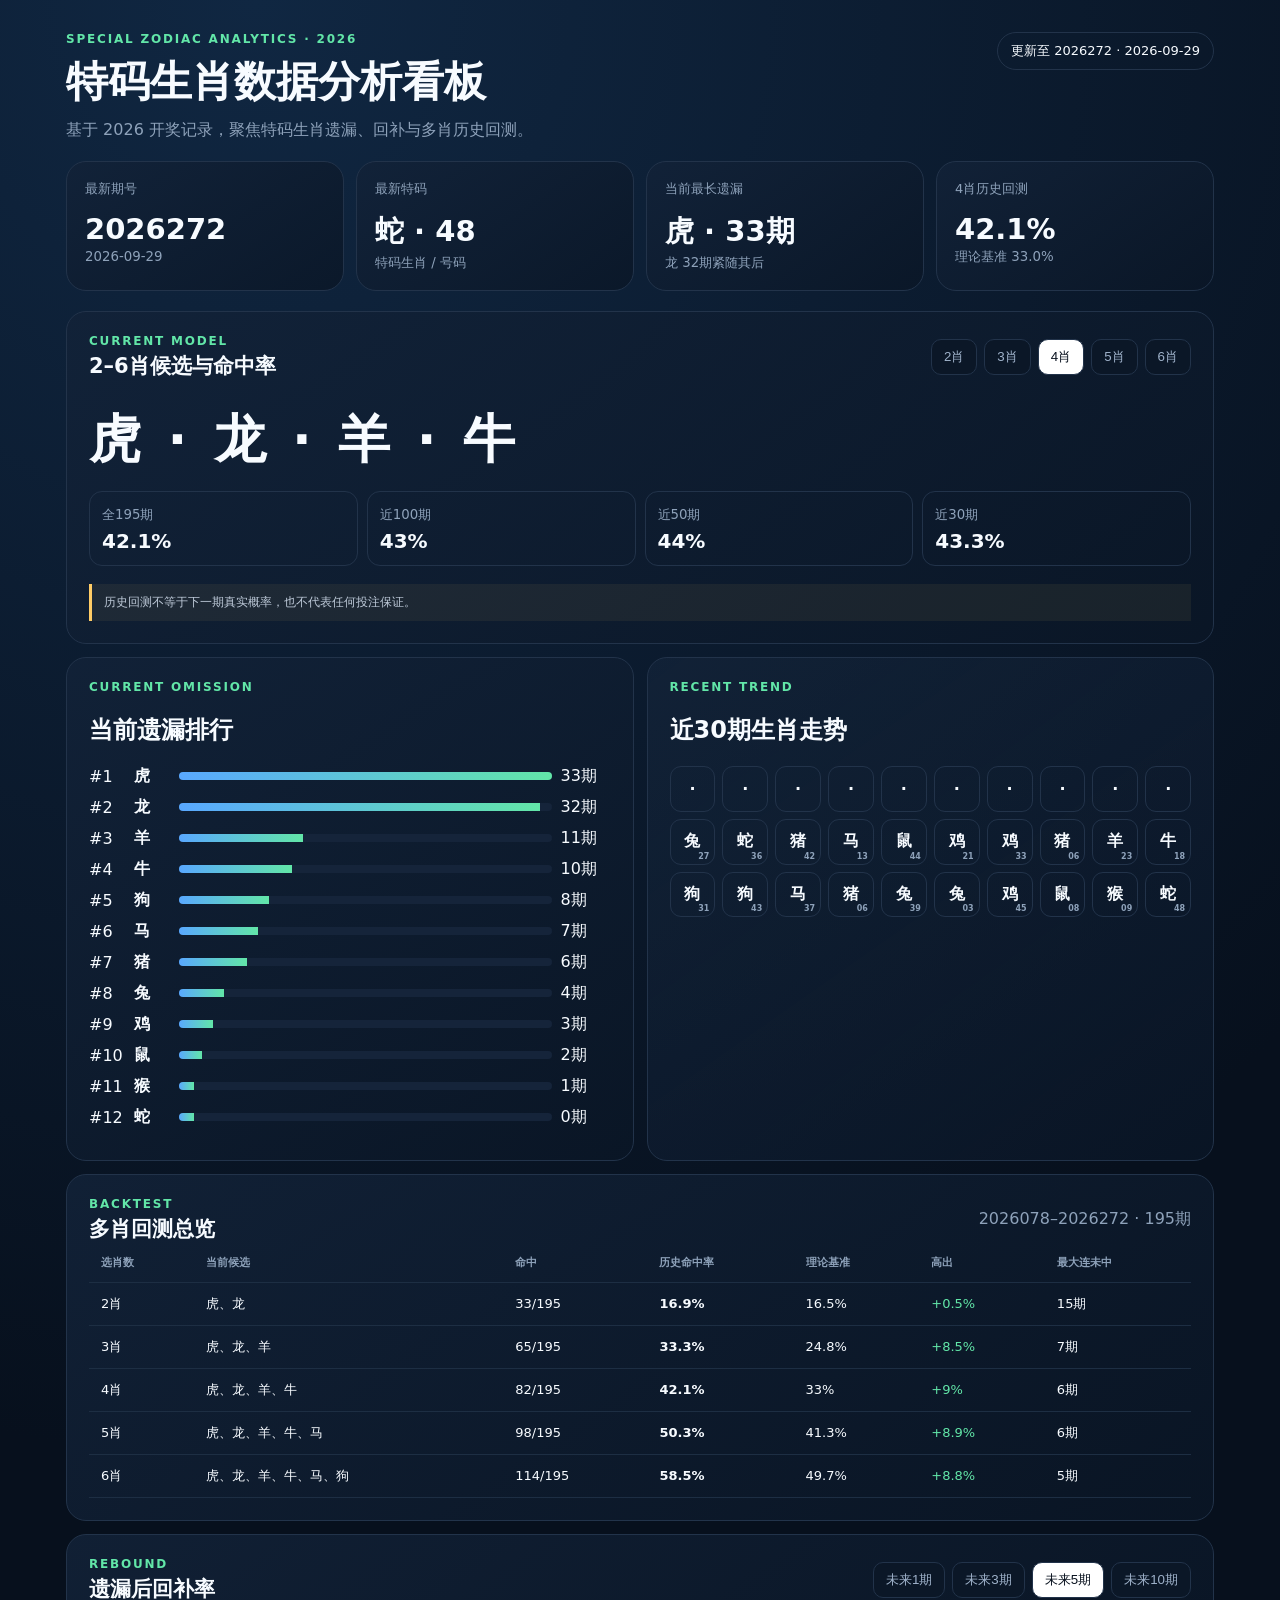
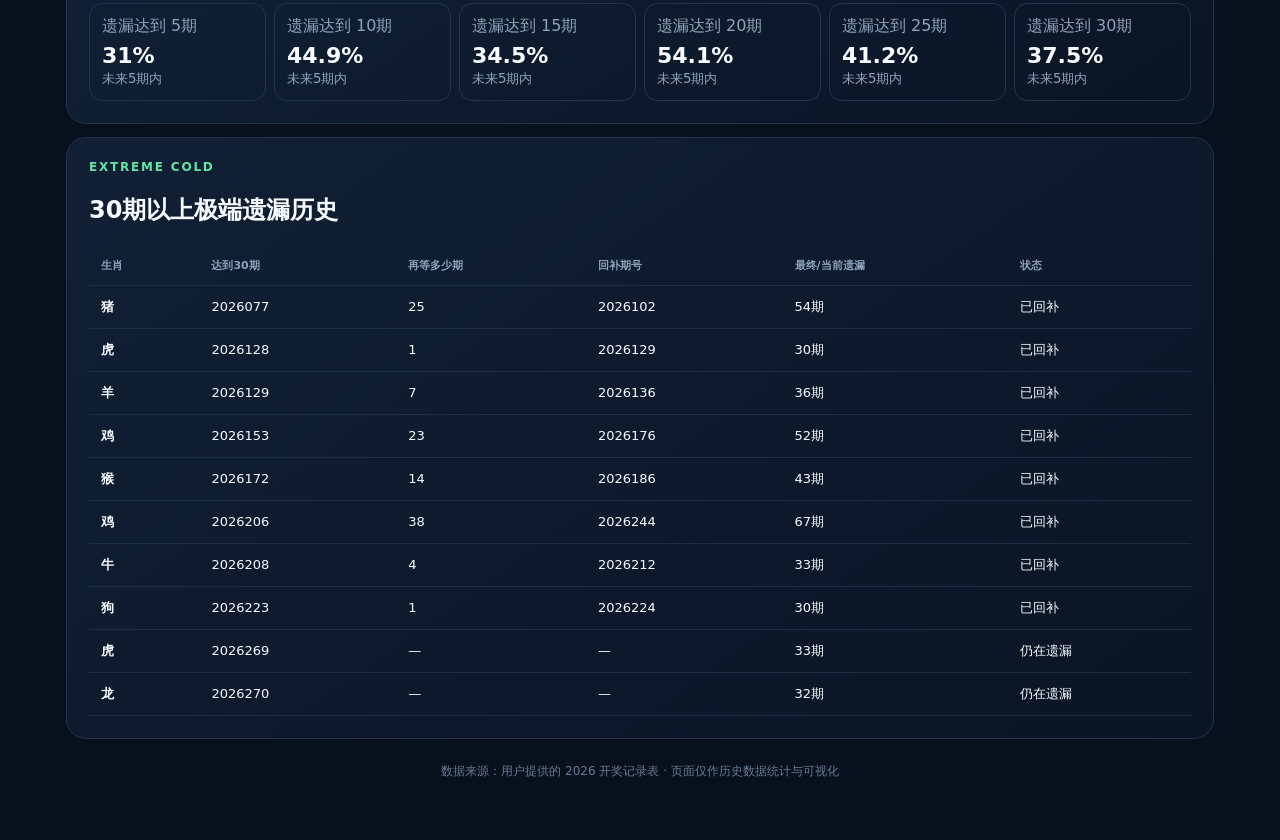
==== zodiac-analysis/index.html @ 77663b53 "Add zodiac special-number analytics dashboard" ====
<!doctype html><html lang="zh-CN"><head><meta charset="utf-8"><meta name="viewport" content="width=device-width,initial-scale=1"><title>特码生肖数据分析看板</title><style>:root{--bg:#07101d;--p:#0e1b2e;--line:#22334a;--text:#f7fbff;--muted:#8ea2ba;--g:#62e6a8;--b:#59a8ff;--y:#ffcc66}*{box-sizing:border-box}body{margin:0;background:radial-gradient(circle at 20% 0,#102742 0,#07101d 55%);color:var(--text);font-family:system-ui,-apple-system,"Microsoft YaHei",sans-serif}.wrap{max-width:1180px;margin:auto;padding:32px 16px 60px}.hero{display:flex;justify-content:space-between;gap:20px;align-items:flex-start}.ey{color:var(--g);font-size:12px;letter-spacing:.15em;font-weight:800}h1{font-size:42px;margin:8px 0 10px}.sub,.muted{color:var(--muted)}.pill{border:1px solid var(--line);padding:9px 13px;border-radius:999px;font-size:13px}.grid4{display:grid;grid-template-columns:repeat(4,1fr);gap:12px;margin:20px 0}.card,.panel{background:linear-gradient(145deg,#122238dd,#0a1626cc);border:1px solid var(--line);border-radius:20px}.card{padding:18px}.card span{display:block;color:var(--muted);font-size:13px}.card b{display:block;font-size:29px;margin-top:14px}.panel{padding:22px;margin-top:13px}.head{display:flex;justify-content:space-between;gap:12px;align-items:center}.head h2{margin:4px 0 0;font-size:21px}.tabs{display:flex;gap:7px;flex-wrap:wrap}.tabs button{border:1px solid var(--line);background:#0b1727;color:#9fb2ca;border-radius:10px;padding:8px 12px;cursor:pointer}.tabs button.on{background:white;color:#07101d}.candidate{font-size:52px;font-weight:900;letter-spacing:.08em;margin:25px 0 16px}.metrics{display:grid;grid-template-columns:repeat(4,1fr);gap:9px}.m{border:1px solid var(--line);border-radius:13px;padding:12px}.m small{color:var(--muted)}.m b{display:block;margin-top:5px;font-size:20px}.barrow{display:grid;grid-template-columns:36px 36px 1fr 50px;gap:9px;align-items:center;margin:10px 0}.bar{height:8px;background:#15243a;border-radius:99px;overflow:hidden}.bar i{display:block;height:100%;background:linear-gradient(90deg,var(--b),var(--g))}table{width:100%;border-collapse:collapse;min-width:720px}th,td{padding:12px;border-bottom:1px solid #1d2e43;text-align:left;font-size:13px}th{color:var(--muted);font-size:11px}.scroll{overflow:auto}.two{display:grid;grid-template-columns:1fr 1fr;gap:13px}.trend{display:grid;grid-template-columns:repeat(10,1fr);gap:7px}.z{border:1px solid var(--line);border-radius:11px;aspect-ratio:1;display:grid;place-items:center;font-weight:800;position:relative}.z small{position:absolute;right:5px;bottom:3px;color:var(--muted);font-size:8px}.warn{margin-top:18px;border-left:3px solid var(--y);padding:10px 12px;background:#ffcc6610;color:#bdc9d8;font-size:12px}.recovery{display:grid;grid-template-columns:repeat(6,1fr);gap:8px}.rc{border:1px solid var(--line);border-radius:13px;padding:12px}.rc b{display:block;font-size:22px;margin-top:6px}.pos{color:var(--g)}footer{text-align:center;color:#667b94;font-size:12px;margin-top:24px}@media(max-width:850px){.grid4{grid-template-columns:repeat(2,1fr)}.two{grid-template-columns:1fr}.metrics{grid-template-columns:repeat(2,1fr)}.recovery{grid-template-columns:repeat(3,1fr)}.hero{flex-direction:column}.trend{grid-template-columns:repeat(6,1fr)}}@media(max-width:520px){h1{font-size:34px}.candidate{font-size:38px}.recovery{grid-template-columns:repeat(2,1fr)}}</style></head><body><div class="wrap"><div class="hero"><div><div class="ey">SPECIAL ZODIAC ANALYTICS · 2026</div><h1>特码生肖数据分析看板</h1><div class="sub">基于 2026 开奖记录，聚焦特码生肖遗漏、回补与多肖历史回测。</div></div><div class="pill">更新至 2026272 · 2026-09-29</div></div><div class="grid4"><div class="card"><span>最新期号</span><b>2026272</b><small class="muted">2026-09-29</small></div><div class="card"><span>最新特码</span><b>蛇 · 48</b><small class="muted">特码生肖 / 号码</small></div><div class="card"><span>当前最长遗漏</span><b>虎 · 33期</b><small class="muted">龙 32期紧随其后</small></div><div class="card"><span>4肖历史回测</span><b>42.1%</b><small class="muted">理论基准 33.0%</small></div></div><section class="panel"><div class="head"><div><div class="ey">CURRENT MODEL</div><h2>2–6肖候选与命中率</h2></div><div class="tabs" id="tabs"></div></div><div class="candidate" id="cand"></div><div class="metrics"><div class="m"><small>全195期</small><b id="f"></b></div><div class="m"><small>近100期</small><b id="r100"></b></div><div class="m"><small>近50期</small><b id="r50"></b></div><div class="m"><small>近30期</small><b id="r30"></b></div></div><div class="warn">历史回测不等于下一期真实概率，也不代表任何投注保证。</div></section><div class="two"><section class="panel"><div class="ey">CURRENT OMISSION</div><h2>当前遗漏排行</h2><div id="om"></div></section><section class="panel"><div class="ey">RECENT TREND</div><h2>近30期生肖走势</h2><div class="trend" id="trend"></div></section></div><section class="panel"><div class="head"><div><div class="ey">BACKTEST</div><h2>多肖回测总览</h2></div><span class="muted">2026078–2026272 · 195期</span></div><div class="scroll"><table><thead><tr><th>选肖数</th><th>当前候选</th><th>命中</th><th>历史命中率</th><th>理论基准</th><th>高出</th><th>最大连未中</th></tr></thead><tbody id="bt"></tbody></table></div></section><section class="panel"><div class="head"><div><div class="ey">REBOUND</div><h2>遗漏后回补率</h2></div><div class="tabs" id="wins"></div></div><div class="recovery" id="rec"></div></section><section class="panel"><div class="ey">EXTREME COLD</div><h2>30期以上极端遗漏历史</h2><div class="scroll"><table><thead><tr><th>生肖</th><th>达到30期</th><th>再等多少期</th><th>回补期号</th><th>最终/当前遗漏</th><th>状态</th></tr></thead><tbody id="ext"></tbody></table></div></section><footer>数据来源：用户提供的 2026 开奖记录表 · 页面仅作历史数据统计与可视化</footer></div><script>const B=[{n:2,c:'虎、龙',h:'33/195',f:16.9,b:16.5,e:0.5,m:15,r100:16,r50:20,r30:16.7},{n:3,c:'虎、龙、羊',h:'65/195',f:33.3,b:24.8,e:8.5,m:7,r100:36,r50:40,r30:40},{n:4,c:'虎、龙、羊、牛',h:'82/195',f:42.1,b:33.0,e:9.0,m:6,r100:43,r50:44,r30:43.3},{n:5,c:'虎、龙、羊、牛、马',h:'98/195',f:50.3,b:41.3,e:8.9,m:6,r100:52,r50:52,r30:53.3},{n:6,c:'虎、龙、羊、牛、马、狗',h:'114/195',f:58.5,b:49.7,e:8.8,m:5,r100:61,r50:60,r30:56.7}];const O=[['虎',33],['龙',32],['羊',11],['牛',10],['狗',8],['马',7],['猪',6],['兔',4],['鸡',3],['鼠',2],['猴',1],['蛇',0]];const T=[['兔','27'],['蛇','36'],['猪','42'],['马','13'],['鼠','44'],['鸡','21'],['鸡','33'],['猪','06'],['羊','23'],['牛','18'],['狗','31'],['狗','43'],['马','37'],['猪','06'],['兔','39'],['兔','03'],['鸡','45'],['鼠','08'],['猴','09'],['蛇','48']];while(T.length<30)T.unshift(['·','']);const R={1:[[5,8.1],[10,11.1],[15,8.5],[20,18.4],[25,5.9],[30,20.0]],3:[[5,20.1],[10,31.8],[15,25.4],[20,39.5],[25,29.4],[30,22.2]],5:[[5,31.0],[10,44.9],[15,34.5],[20,54.1],[25,41.2],[30,37.5]],10:[[5,61.7],[10,63.5],[15,70.2],[20,73.0],[25,66.7],[30,50.0]]};const E=[['猪','2026077',25,'2026102',54,'已回补'],['虎','2026128',1,'2026129',30,'已回补'],['羊','2026129',7,'2026136',36,'已回补'],['鸡','2026153',23,'2026176',52,'已回补'],['猴','2026172',14,'2026186',43,'已回补'],['鸡','2026206',38,'2026244',67,'已回补'],['牛','2026208',4,'2026212',33,'已回补'],['狗','2026223',1,'2026224',30,'已回补'],['虎','2026269','—','—',33,'仍在遗漏'],['龙','2026270','—','—',32,'仍在遗漏']];const tabs=document.querySelector('#tabs');function show(x){cand.textContent=x.c.replaceAll('、',' · ');f.textContent=x.f+'%';r100.textContent=x.r100+'%';r50.textContent=x.r50+'%';r30.textContent=x.r30+'%'}B.forEach(x=>{let b=document.createElement('button');b.textContent=x.n+'肖';if(x.n==4)b.className='on';b.onclick=()=>{[...tabs.children].forEach(q=>q.className='');b.className='on';show(x)};tabs.appendChild(b)});show(B[2]);om.innerHTML=O.map((x,i)=>`<div class="barrow"><span>#${i+1}</span><b>${x[0]}</b><span class="bar"><i style="width:${Math.max(4,x[1]/33*100)}%"></i></span><span>${x[1]}期</span></div>`).join('');trend.innerHTML=T.map(x=>`<div class="z">${x[0]}<small>${x[1]}</small></div>`).join('');bt.innerHTML=B.map(x=>`<tr><td>${x.n}肖</td><td>${x.c}</td><td>${x.h}</td><td><b>${x.f}%</b></td><td>${x.b}%</td><td class="pos">+${x.e}%</td><td>${x.m}期</td></tr>`).join('');const wins=document.querySelector('#wins');function rr(k){rec.innerHTML=R[k].map(x=>`<div class="rc"><span class="muted">遗漏达到 ${x[0]}期</span><b>${x[1]}%</b><small class="muted">未来${k}期内</small></div>`).join('')}[1,3,5,10].forEach(k=>{let b=document.createElement('button');b.textContent='未来'+k+'期';if(k==5)b.className='on';b.onclick=()=>{[...wins.children].forEach(q=>q.className='');b.className='on';rr(k)};wins.appendChild(b)});rr(5);ext.innerHTML=E.map(x=>`<tr><td><b>${x[0]}</b></td><td>${x[1]}</td><td>${x[2]}</td><td>${x[3]}</td><td>${x[4]}期</td><td>${x[5]}</td></tr>`).join('');</script></body></html>
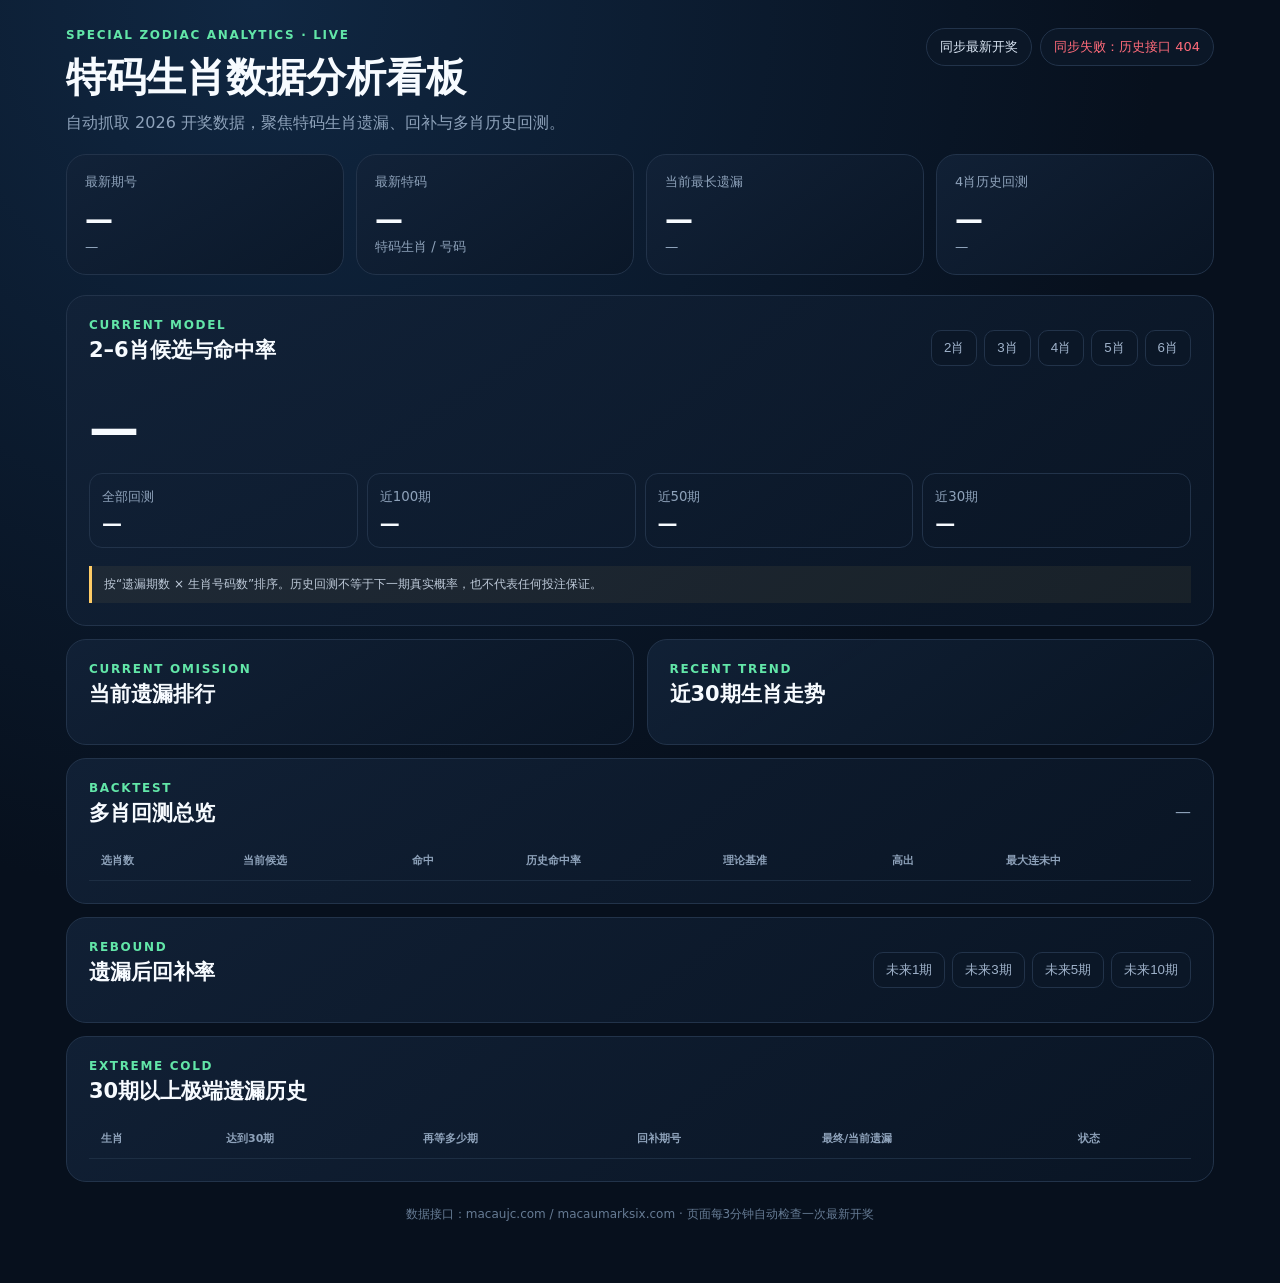
==== commit a54d325e: "Enable automatic lottery result sync for zodiac dashboard" ====
--- a/zodiac-analysis/index.html
+++ b/zodiac-analysis/index.html
@@ -1 +1,19 @@
-<!doctype html><html lang="zh-CN"><head><meta charset="utf-8"><meta name="viewport" content="width=device-width,initial-scale=1"><title>特码生肖数据分析看板</title><style>:root{--bg:#07101d;--p:#0e1b2e;--line:#22334a;--text:#f7fbff;--muted:#8ea2ba;--g:#62e6a8;--b:#59a8ff;--y:#ffcc66}*{box-sizing:border-box}body{margin:0;background:radial-gradient(circle at 20% 0,#102742 0,#07101d 55%);color:var(--text);font-family:system-ui,-apple-system,"Microsoft YaHei",sans-serif}.wrap{max-width:1180px;margin:auto;padding:32px 16px 60px}.hero{display:flex;justify-content:space-between;gap:20px;align-items:flex-start}.ey{color:var(--g);font-size:12px;letter-spacing:.15em;font-weight:800}h1{font-size:42px;margin:8px 0 10px}.sub,.muted{color:var(--muted)}.pill{border:1px solid var(--line);padding:9px 13px;border-radius:999px;font-size:13px}.grid4{display:grid;grid-template-columns:repeat(4,1fr);gap:12px;margin:20px 0}.card,.panel{background:linear-gradient(145deg,#122238dd,#0a1626cc);border:1px solid var(--line);border-radius:20px}.card{padding:18px}.card span{display:block;color:var(--muted);font-size:13px}.card b{display:block;font-size:29px;margin-top:14px}.panel{padding:22px;margin-top:13px}.head{display:flex;justify-content:space-between;gap:12px;align-items:center}.head h2{margin:4px 0 0;font-size:21px}.tabs{display:flex;gap:7px;flex-wrap:wrap}.tabs button{border:1px solid var(--line);background:#0b1727;color:#9fb2ca;border-radius:10px;padding:8px 12px;cursor:pointer}.tabs button.on{background:white;color:#07101d}.candidate{font-size:52px;font-weight:900;letter-spacing:.08em;margin:25px 0 16px}.metrics{display:grid;grid-template-columns:repeat(4,1fr);gap:9px}.m{border:1px solid var(--line);border-radius:13px;padding:12px}.m small{color:var(--muted)}.m b{display:block;margin-top:5px;font-size:20px}.barrow{display:grid;grid-template-columns:36px 36px 1fr 50px;gap:9px;align-items:center;margin:10px 0}.bar{height:8px;background:#15243a;border-radius:99px;overflow:hidden}.bar i{display:block;height:100%;background:linear-gradient(90deg,var(--b),var(--g))}table{width:100%;border-collapse:collapse;min-width:720px}th,td{padding:12px;border-bottom:1px solid #1d2e43;text-align:left;font-size:13px}th{color:var(--muted);font-size:11px}.scroll{overflow:auto}.two{display:grid;grid-template-columns:1fr 1fr;gap:13px}.trend{display:grid;grid-template-columns:repeat(10,1fr);gap:7px}.z{border:1px solid var(--line);border-radius:11px;aspect-ratio:1;display:grid;place-items:center;font-weight:800;position:relative}.z small{position:absolute;right:5px;bottom:3px;color:var(--muted);font-size:8px}.warn{margin-top:18px;border-left:3px solid var(--y);padding:10px 12px;background:#ffcc6610;color:#bdc9d8;font-size:12px}.recovery{display:grid;grid-template-columns:repeat(6,1fr);gap:8px}.rc{border:1px solid var(--line);border-radius:13px;padding:12px}.rc b{display:block;font-size:22px;margin-top:6px}.pos{color:var(--g)}footer{text-align:center;color:#667b94;font-size:12px;margin-top:24px}@media(max-width:850px){.grid4{grid-template-columns:repeat(2,1fr)}.two{grid-template-columns:1fr}.metrics{grid-template-columns:repeat(2,1fr)}.recovery{grid-template-columns:repeat(3,1fr)}.hero{flex-direction:column}.trend{grid-template-columns:repeat(6,1fr)}}@media(max-width:520px){h1{font-size:34px}.candidate{font-size:38px}.recovery{grid-template-columns:repeat(2,1fr)}}</style></head><body><div class="wrap"><div class="hero"><div><div class="ey">SPECIAL ZODIAC ANALYTICS · 2026</div><h1>特码生肖数据分析看板</h1><div class="sub">基于 2026 开奖记录，聚焦特码生肖遗漏、回补与多肖历史回测。</div></div><div class="pill">更新至 2026272 · 2026-09-29</div></div><div class="grid4"><div class="card"><span>最新期号</span><b>2026272</b><small class="muted">2026-09-29</small></div><div class="card"><span>最新特码</span><b>蛇 · 48</b><small class="muted">特码生肖 / 号码</small></div><div class="card"><span>当前最长遗漏</span><b>虎 · 33期</b><small class="muted">龙 32期紧随其后</small></div><div class="card"><span>4肖历史回测</span><b>42.1%</b><small class="muted">理论基准 33.0%</small></div></div><section class="panel"><div class="head"><div><div class="ey">CURRENT MODEL</div><h2>2–6肖候选与命中率</h2></div><div class="tabs" id="tabs"></div></div><div class="candidate" id="cand"></div><div class="metrics"><div class="m"><small>全195期</small><b id="f"></b></div><div class="m"><small>近100期</small><b id="r100"></b></div><div class="m"><small>近50期</small><b id="r50"></b></div><div class="m"><small>近30期</small><b id="r30"></b></div></div><div class="warn">历史回测不等于下一期真实概率，也不代表任何投注保证。</div></section><div class="two"><section class="panel"><div class="ey">CURRENT OMISSION</div><h2>当前遗漏排行</h2><div id="om"></div></section><section class="panel"><div class="ey">RECENT TREND</div><h2>近30期生肖走势</h2><div class="trend" id="trend"></div></section></div><section class="panel"><div class="head"><div><div class="ey">BACKTEST</div><h2>多肖回测总览</h2></div><span class="muted">2026078–2026272 · 195期</span></div><div class="scroll"><table><thead><tr><th>选肖数</th><th>当前候选</th><th>命中</th><th>历史命中率</th><th>理论基准</th><th>高出</th><th>最大连未中</th></tr></thead><tbody id="bt"></tbody></table></div></section><section class="panel"><div class="head"><div><div class="ey">REBOUND</div><h2>遗漏后回补率</h2></div><div class="tabs" id="wins"></div></div><div class="recovery" id="rec"></div></section><section class="panel"><div class="ey">EXTREME COLD</div><h2>30期以上极端遗漏历史</h2><div class="scroll"><table><thead><tr><th>生肖</th><th>达到30期</th><th>再等多少期</th><th>回补期号</th><th>最终/当前遗漏</th><th>状态</th></tr></thead><tbody id="ext"></tbody></table></div></section><footer>数据来源：用户提供的 2026 开奖记录表 · 页面仅作历史数据统计与可视化</footer></div><script>const B=[{n:2,c:'虎、龙',h:'33/195',f:16.9,b:16.5,e:0.5,m:15,r100:16,r50:20,r30:16.7},{n:3,c:'虎、龙、羊',h:'65/195',f:33.3,b:24.8,e:8.5,m:7,r100:36,r50:40,r30:40},{n:4,c:'虎、龙、羊、牛',h:'82/195',f:42.1,b:33.0,e:9.0,m:6,r100:43,r50:44,r30:43.3},{n:5,c:'虎、龙、羊、牛、马',h:'98/195',f:50.3,b:41.3,e:8.9,m:6,r100:52,r50:52,r30:53.3},{n:6,c:'虎、龙、羊、牛、马、狗',h:'114/195',f:58.5,b:49.7,e:8.8,m:5,r100:61,r50:60,r30:56.7}];const O=[['虎',33],['龙',32],['羊',11],['牛',10],['狗',8],['马',7],['猪',6],['兔',4],['鸡',3],['鼠',2],['猴',1],['蛇',0]];const T=[['兔','27'],['蛇','36'],['猪','42'],['马','13'],['鼠','44'],['鸡','21'],['鸡','33'],['猪','06'],['羊','23'],['牛','18'],['狗','31'],['狗','43'],['马','37'],['猪','06'],['兔','39'],['兔','03'],['鸡','45'],['鼠','08'],['猴','09'],['蛇','48']];while(T.length<30)T.unshift(['·','']);const R={1:[[5,8.1],[10,11.1],[15,8.5],[20,18.4],[25,5.9],[30,20.0]],3:[[5,20.1],[10,31.8],[15,25.4],[20,39.5],[25,29.4],[30,22.2]],5:[[5,31.0],[10,44.9],[15,34.5],[20,54.1],[25,41.2],[30,37.5]],10:[[5,61.7],[10,63.5],[15,70.2],[20,73.0],[25,66.7],[30,50.0]]};const E=[['猪','2026077',25,'2026102',54,'已回补'],['虎','2026128',1,'2026129',30,'已回补'],['羊','2026129',7,'2026136',36,'已回补'],['鸡','2026153',23,'2026176',52,'已回补'],['猴','2026172',14,'2026186',43,'已回补'],['鸡','2026206',38,'2026244',67,'已回补'],['牛','2026208',4,'2026212',33,'已回补'],['狗','2026223',1,'2026224',30,'已回补'],['虎','2026269','—','—',33,'仍在遗漏'],['龙','2026270','—','—',32,'仍在遗漏']];const tabs=document.querySelector('#tabs');function show(x){cand.textContent=x.c.replaceAll('、',' · ');f.textContent=x.f+'%';r100.textContent=x.r100+'%';r50.textContent=x.r50+'%';r30.textContent=x.r30+'%'}B.forEach(x=>{let b=document.createElement('button');b.textContent=x.n+'肖';if(x.n==4)b.className='on';b.onclick=()=>{[...tabs.children].forEach(q=>q.className='');b.className='on';show(x)};tabs.appendChild(b)});show(B[2]);om.innerHTML=O.map((x,i)=>`<div class="barrow"><span>#${i+1}</span><b>${x[0]}</b><span class="bar"><i style="width:${Math.max(4,x[1]/33*100)}%"></i></span><span>${x[1]}期</span></div>`).join('');trend.innerHTML=T.map(x=>`<div class="z">${x[0]}<small>${x[1]}</small></div>`).join('');bt.innerHTML=B.map(x=>`<tr><td>${x.n}肖</td><td>${x.c}</td><td>${x.h}</td><td><b>${x.f}%</b></td><td>${x.b}%</td><td class="pos">+${x.e}%</td><td>${x.m}期</td></tr>`).join('');const wins=document.querySelector('#wins');function rr(k){rec.innerHTML=R[k].map(x=>`<div class="rc"><span class="muted">遗漏达到 ${x[0]}期</span><b>${x[1]}%</b><small class="muted">未来${k}期内</small></div>`).join('')}[1,3,5,10].forEach(k=>{let b=document.createElement('button');b.textContent='未来'+k+'期';if(k==5)b.className='on';b.onclick=()=>{[...wins.children].forEach(q=>q.className='');b.className='on';rr(k)};wins.appendChild(b)});rr(5);ext.innerHTML=E.map(x=>`<tr><td><b>${x[0]}</b></td><td>${x[1]}</td><td>${x[2]}</td><td>${x[3]}</td><td>${x[4]}期</td><td>${x[5]}</td></tr>`).join('');</script></body></html>+<!doctype html><html lang="zh-CN"><head><meta charset="utf-8"><meta name="viewport" content="width=device-width,initial-scale=1"><meta name="robots" content="noindex,nofollow"><title>特码生肖数据分析看板</title><style>:root{--bg:#07101d;--p:#0e1b2e;--line:#22334a;--text:#f7fbff;--muted:#8ea2ba;--g:#62e6a8;--b:#59a8ff;--y:#ffcc66;--r:#ff6b7a}*{box-sizing:border-box}body{margin:0;background:radial-gradient(circle at 20% 0,#102742 0,#07101d 55%);color:var(--text);font-family:system-ui,-apple-system,"Microsoft YaHei",sans-serif}.wrap{max-width:1180px;margin:auto;padding:28px 16px 60px}.hero{display:flex;justify-content:space-between;gap:20px;align-items:flex-start}.ey{color:var(--g);font-size:12px;letter-spacing:.14em;font-weight:800}h1{font-size:40px;margin:8px 0 8px}h2{font-size:21px;margin:4px 0 14px}.sub,.muted{color:var(--muted)}.actions{display:flex;gap:8px;align-items:center;flex-wrap:wrap;justify-content:flex-end}.pill,.btn{border:1px solid var(--line);padding:9px 13px;border-radius:999px;font-size:13px;background:#0b1727;color:#dce7f5}.btn{cursor:pointer}.btn:hover{border-color:#4e719b}.btn:disabled{opacity:.55;cursor:wait}.ok{color:var(--g)}.bad{color:var(--r)}.grid4{display:grid;grid-template-columns:repeat(4,1fr);gap:12px;margin:20px 0}.card,.panel{background:linear-gradient(145deg,#122238dd,#0a1626cc);border:1px solid var(--line);border-radius:20px}.card{padding:18px}.card span{display:block;color:var(--muted);font-size:13px}.card b{display:block;font-size:28px;margin-top:12px}.panel{padding:22px;margin-top:13px}.head{display:flex;justify-content:space-between;gap:12px;align-items:center}.tabs{display:flex;gap:7px;flex-wrap:wrap}.tabs button{border:1px solid var(--line);background:#0b1727;color:#9fb2ca;border-radius:10px;padding:8px 12px;cursor:pointer}.tabs button.on{background:white;color:#07101d}.candidate{font-size:50px;font-weight:900;letter-spacing:.08em;margin:22px 0 15px}.metrics{display:grid;grid-template-columns:repeat(4,1fr);gap:9px}.m{border:1px solid var(--line);border-radius:13px;padding:12px}.m small{color:var(--muted)}.m b{display:block;margin-top:5px;font-size:20px}.barrow{display:grid;grid-template-columns:36px 36px 1fr 58px;gap:9px;align-items:center;margin:10px 0}.bar{height:8px;background:#15243a;border-radius:99px;overflow:hidden}.bar i{display:block;height:100%;background:linear-gradient(90deg,var(--b),var(--g))}table{width:100%;border-collapse:collapse;min-width:720px}th,td{padding:12px;border-bottom:1px solid #1d2e43;text-align:left;font-size:13px}th{color:var(--muted);font-size:11px}.scroll{overflow:auto}.two{display:grid;grid-template-columns:1fr 1fr;gap:13px}.trend{display:grid;grid-template-columns:repeat(10,1fr);gap:7px}.z{border:1px solid var(--line);border-radius:11px;aspect-ratio:1;display:grid;place-items:center;font-weight:800;position:relative}.z small{position:absolute;right:5px;bottom:3px;color:var(--muted);font-size:8px}.warn{margin-top:18px;border-left:3px solid var(--y);padding:10px 12px;background:#ffcc6610;color:#bdc9d8;font-size:12px}.recovery{display:grid;grid-template-columns:repeat(6,1fr);gap:8px}.rc{border:1px solid var(--line);border-radius:13px;padding:12px}.rc b{display:block;font-size:22px;margin-top:6px}.pos{color:var(--g)}footer{text-align:center;color:#667b94;font-size:12px;margin-top:24px}.loading{opacity:.55}@media(max-width:850px){.grid4{grid-template-columns:repeat(2,1fr)}.two{grid-template-columns:1fr}.metrics{grid-template-columns:repeat(2,1fr)}.recovery{grid-template-columns:repeat(3,1fr)}.hero{flex-direction:column}.actions{justify-content:flex-start}.trend{grid-template-columns:repeat(6,1fr)}}@media(max-width:520px){h1{font-size:32px}.candidate{font-size:36px}.recovery{grid-template-columns:repeat(2,1fr)}}</style></head><body><div class="wrap" id="app"><div class="hero"><div><div class="ey">SPECIAL ZODIAC ANALYTICS · LIVE</div><h1>特码生肖数据分析看板</h1><div class="sub">自动抓取 2026 开奖数据，聚焦特码生肖遗漏、回补与多肖历史回测。</div></div><div class="actions"><button class="btn" id="syncBtn">同步最新开奖</button><div class="pill" id="syncState">准备同步…</div></div></div><div class="grid4"><div class="card"><span>最新期号</span><b id="latestPeriod">—</b><small class="muted" id="latestDate">—</small></div><div class="card"><span>最新特码</span><b id="latestSpecial">—</b><small class="muted">特码生肖 / 号码</small></div><div class="card"><span>当前最长遗漏</span><b id="longest">—</b><small class="muted" id="secondLongest">—</small></div><div class="card"><span>4肖历史回测</span><b id="hero4">—</b><small class="muted" id="hero4base">—</small></div></div><section class="panel"><div class="head"><div><div class="ey">CURRENT MODEL</div><h2>2–6肖候选与命中率</h2></div><div class="tabs" id="tabs"></div></div><div class="candidate" id="cand">—</div><div class="metrics"><div class="m"><small>全部回测</small><b id="f">—</b></div><div class="m"><small>近100期</small><b id="r100">—</b></div><div class="m"><small>近50期</small><b id="r50">—</b></div><div class="m"><small>近30期</small><b id="r30">—</b></div></div><div class="warn">按“遗漏期数 × 生肖号码数”排序。历史回测不等于下一期真实概率，也不代表任何投注保证。</div></section><div class="two"><section class="panel"><div class="ey">CURRENT OMISSION</div><h2>当前遗漏排行</h2><div id="om"></div></section><section class="panel"><div class="ey">RECENT TREND</div><h2>近30期生肖走势</h2><div class="trend" id="trend"></div></section></div><section class="panel"><div class="head"><div><div class="ey">BACKTEST</div><h2>多肖回测总览</h2></div><span class="muted" id="btRange">—</span></div><div class="scroll"><table><thead><tr><th>选肖数</th><th>当前候选</th><th>命中</th><th>历史命中率</th><th>理论基准</th><th>高出</th><th>最大连未中</th></tr></thead><tbody id="bt"></tbody></table></div></section><section class="panel"><div class="head"><div><div class="ey">REBOUND</div><h2>遗漏后回补率</h2></div><div class="tabs" id="wins"></div></div><div class="recovery" id="rec"></div></section><section class="panel"><div class="ey">EXTREME COLD</div><h2>30期以上极端遗漏历史</h2><div class="scroll"><table><thead><tr><th>生肖</th><th>达到30期</th><th>再等多少期</th><th>回补期号</th><th>最终/当前遗漏</th><th>状态</th></tr></thead><tbody id="ext"></tbody></table></div></section><footer>数据接口：macaujc.com / macaumarksix.com · 页面每3分钟自动检查一次最新开奖</footer></div><script>
+const Z=['鼠','牛','虎','兔','龙','蛇','马','羊','猴','鸡','狗','猪'];
+const trad={鼠:'鼠',牛:'牛',虎:'虎',兔:'兔',龍:'龙',龙:'龙',蛇:'蛇',馬:'马',马:'马',羊:'羊',猴:'猴',雞:'鸡',鸡:'鸡',狗:'狗',豬:'猪',猪:'猪'};
+const count=z=>z==='马'?5:4;
+let D=[],B=[],selected=4,lastSync=0;
+const $=id=>document.getElementById(id),pct=x=>Number.isFinite(x)?(x*100).toFixed(1)+'%':'—';
+function normRow(x){const codes=String(x.openCode||'').split(',').map(s=>s.trim()).filter(Boolean);const zs=String(x.zodiac||'').split(',').map(s=>trad[s.trim()]||s.trim()).filter(Boolean);if(!/^2026\d{3}$/.test(String(x.expect||''))||codes.length!==7||zs.length!==7)return null;return{period:String(x.expect),time:String(x.openTime||''),num:codes[6],z:zs[6]}}
+function currentOmissions(draws,upto=draws.length){const o={};for(const z of Z){let j=upto-1;while(j>=0&&draws[j].z!==z)j--;o[z]=j<0?upto:(upto-1-j)}return o}
+function ranked(draws,upto=draws.length){const o=currentOmissions(draws,upto);return Z.map((z,i)=>({z,o:o[z],s:o[z]*count(z),i})).sort((a,b)=>b.s-a.s||b.o-a.o||a.i-b.i)}
+function maxMiss(arr){let m=0,c=0;for(const v of arr){if(v)c=0;else{c++;m=Math.max(m,c)}}return m}
+function calcBacktest(draws){const out=[];const start=draws.findIndex(d=>Number(d.period)>=2026078);if(start<1)return out;for(let n=2;n<=6;n++){const rows=[];for(let i=start;i<draws.length;i++){const picks=ranked(draws,i).slice(0,n).map(x=>x.z);const hit=picks.includes(draws[i].z);const base=picks.reduce((s,z)=>s+count(z),0)/49;rows.push({hit,base})}const hits=rows.reduce((s,r)=>s+(r.hit?1:0),0);const rate=rows.length?hits/rows.length:0;const base=rows.length?rows.reduce((s,r)=>s+r.base,0)/rows.length:0;const recent=k=>{const a=rows.slice(-k);return a.length?a.reduce((s,r)=>s+(r.hit?1:0),0)/a.length:0};out.push({n,picks:ranked(draws).slice(0,n).map(x=>x.z),hits,total:rows.length,rate,base,edge:rate-base,max:maxMiss(rows.map(r=>r.hit)),r100:recent(100),r50:recent(50),r30:recent(30)})}return out}
+function recovery(draws,k){const stable=draws.findIndex(d=>Number(d.period)>=2026048);const th=[5,10,15,20,25,30],res=[];for(const t of th){let events=0,hit=0;for(let i=Math.max(stable,0);i<draws.length-k;i++){const o=currentOmissions(draws,i+1);for(const z of Z)if(o[z]===t){events++;for(let j=i+1;j<=i+k;j++)if(draws[j].z===z){hit++;break}}}res.push([t,events?hit/events:NaN,hit,events])}return res}
+function extremes(draws){const stable=Math.max(0,draws.findIndex(d=>Number(d.period)>=2026048));const rows=[];for(const z of Z){for(let i=stable;i<draws.length;i++){const o=currentOmissions(draws,i+1)[z];if(o!==30)continue;let j=i+1;while(j<draws.length&&draws[j].z!==z)j++;if(j<draws.length){rows.push([z,draws[i].period,j-i,draws[j].period,30+(j-i)-1,'已回补'])}else{rows.push([z,draws[i].period,'—','—',currentOmissions(draws)[z],'仍在遗漏'])}}}return rows.sort((a,b)=>Number(a[1])-Number(b[1]))}
+function showModel(){const x=B.find(v=>v.n===selected)||B[0];if(!x)return;$('cand').textContent=x.picks.join(' · ');$('f').textContent=pct(x.rate);$('r100').textContent=pct(x.r100);$('r50').textContent=pct(x.r50);$('r30').textContent=pct(x.r30);[...$('tabs').children].forEach(b=>b.classList.toggle('on',Number(b.dataset.n)===selected))}
+function render(){if(!D.length)return;const latest=D[D.length-1],rank=ranked(D),o=currentOmissions(D);B=calcBacktest(D);$('latestPeriod').textContent=latest.period;$('latestDate').textContent=latest.time||'—';$('latestSpecial').textContent=latest.z+' · '+latest.num;$('longest').textContent=rank[0].z+' · '+rank[0].o+'期';$('secondLongest').textContent=rank[1].z+' '+rank[1].o+'期紧随其后';const four=B.find(x=>x.n===4);$('hero4').textContent=four?pct(four.rate):'—';$('hero4base').textContent=four?'理论基准 '+pct(four.base):'—';$('om').innerHTML=rank.map((x,i)=>`<div class="barrow"><span>#${i+1}</span><b>${x.z}</b><span class="bar"><i style="width:${Math.max(4,x.o/Math.max(1,rank[0].o)*100)}%"></i></span><span>${x.o}期</span></div>`).join('');$('trend').innerHTML=D.slice(-30).map(x=>`<div class="z">${x.z}<small>${x.num}</small></div>`).join('');$('btRange').textContent=B.length?`${D.find(d=>Number(d.period)>=2026078)?.period||'—'}–${latest.period} · ${B[0].total}期`:'—';$('bt').innerHTML=B.map(x=>`<tr><td>${x.n}肖</td><td>${x.picks.join('、')}</td><td>${x.hits}/${x.total}</td><td><b>${pct(x.rate)}</b></td><td>${pct(x.base)}</td><td class="${x.edge>=0?'pos':'bad'}">${x.edge>=0?'+':''}${(x.edge*100).toFixed(1)}%</td><td>${x.max}期</td></tr>`).join('');showModel();renderRecovery(5);$('ext').innerHTML=extremes(D).map(x=>`<tr><td><b>${x[0]}</b></td><td>${x[1]}</td><td>${x[2]}</td><td>${x[3]}</td><td>${x[4]}期</td><td>${x[5]}</td></tr>`).join('')}
+function renderRecovery(k){$('rec').innerHTML=recovery(D,k).map(x=>`<div class="rc"><span class="muted">遗漏达到 ${x[0]}期</span><b>${pct(x[1])}</b><small class="muted">未来${k}期内 · ${x[2]}/${x[3]}</small></div>`).join('');[...$('wins').children].forEach(b=>b.classList.toggle('on',Number(b.dataset.k)===k))}
+async function sync(manual=false){const btn=$('syncBtn');btn.disabled=true;$('syncState').className='pill';$('syncState').textContent='正在同步…';$('app').classList.add('loading');try{const q='?t='+Date.now();const [hr,lr]=await Promise.all([fetch('/api/history?year=2026&'+q.slice(1),{cache:'no-store'}),fetch('/api/latest'+q,{cache:'no-store'}).catch(()=>null)]);if(!hr.ok)throw new Error('历史接口 '+hr.status);const hj=await hr.json();let raw=Array.isArray(hj)?hj:(Array.isArray(hj.data)?hj.data:[]);if(lr&&lr.ok){const lj=await lr.json();const la=Array.isArray(lj)?lj:(Array.isArray(lj.data)?lj.data:[]);raw=raw.concat(la)}const map=new Map();for(const x of raw){const r=normRow(x);if(r)map.set(r.period,r)}const next=[...map.values()].sort((a,b)=>Number(a.period)-Number(b.period));if(!next.length)throw new Error('没有取得有效开奖数据');const old=D.length?D[D.length-1].period:null;D=next;render();lastSync=Date.now();const newest=D[D.length-1].period;$('syncState').className='pill ok';$('syncState').textContent=old&&old!==newest?`已更新到 ${newest}`:`已同步 ${newest}`;if(manual&&old===newest)setTimeout(()=>{$('syncState').textContent=`已是最新 ${newest}`},300)}catch(e){$('syncState').className='pill bad';$('syncState').textContent='同步失败：'+e.message}finally{btn.disabled=false;$('app').classList.remove('loading')}}
+for(let n=2;n<=6;n++){const b=document.createElement('button');b.textContent=n+'肖';b.dataset.n=n;b.onclick=()=>{selected=n;showModel()};$('tabs').appendChild(b)}for(const k of [1,3,5,10]){const b=document.createElement('button');b.textContent='未来'+k+'期';b.dataset.k=k;b.onclick=()=>renderRecovery(k);$('wins').appendChild(b)}$('syncBtn').onclick=()=>sync(true);sync();setInterval(()=>sync(false),180000);document.addEventListener('visibilitychange',()=>{if(!document.hidden&&Date.now()-lastSync>60000)sync(false)});
+</script></body></html>
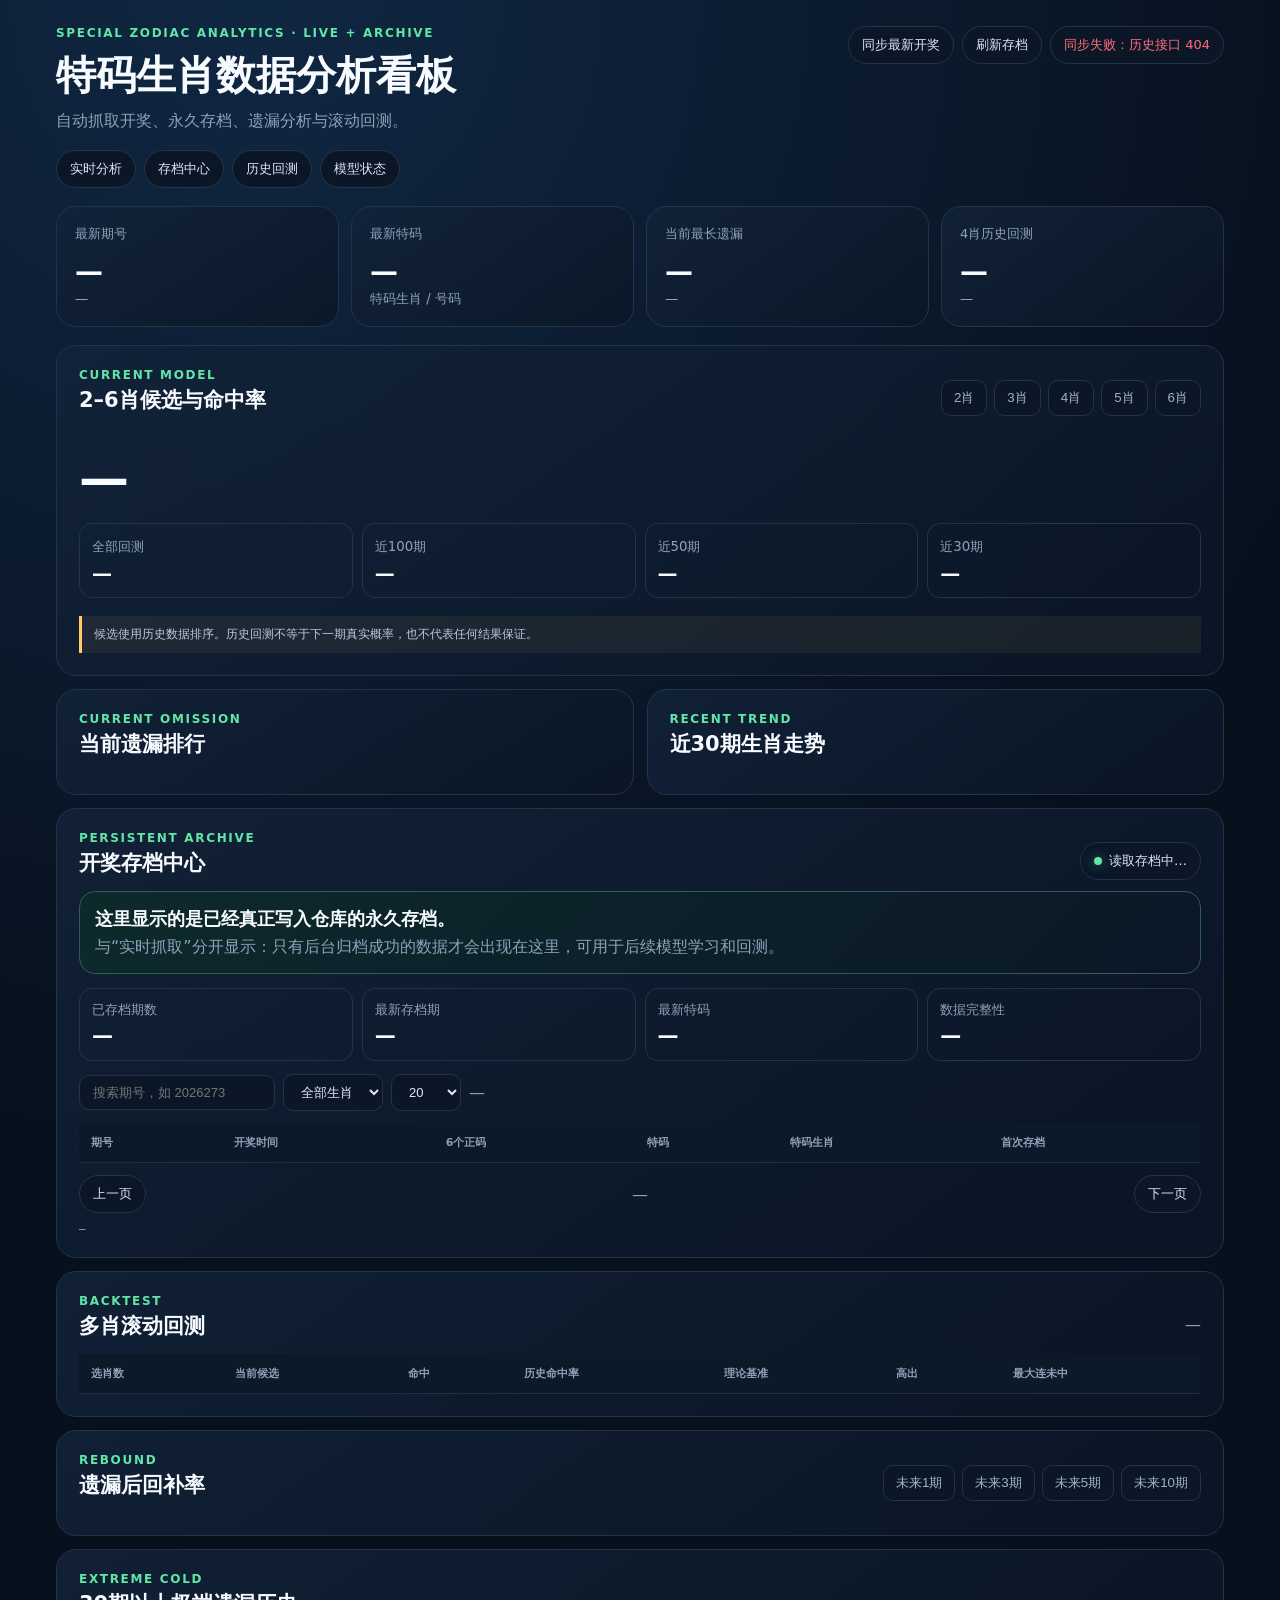
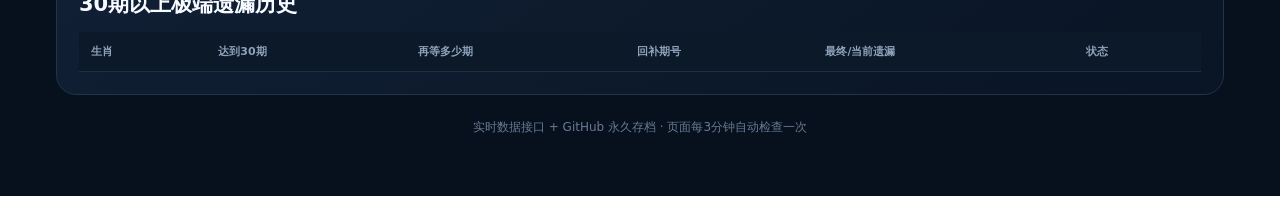
==== commit 28e6889e: "Show persistent draw archive on zodiac dashboard" ====
--- a/zodiac-analysis/index.html
+++ b/zodiac-analysis/index.html
@@ -1,19 +1,70 @@
-<!doctype html><html lang="zh-CN"><head><meta charset="utf-8"><meta name="viewport" content="width=device-width,initial-scale=1"><meta name="robots" content="noindex,nofollow"><title>特码生肖数据分析看板</title><style>:root{--bg:#07101d;--p:#0e1b2e;--line:#22334a;--text:#f7fbff;--muted:#8ea2ba;--g:#62e6a8;--b:#59a8ff;--y:#ffcc66;--r:#ff6b7a}*{box-sizing:border-box}body{margin:0;background:radial-gradient(circle at 20% 0,#102742 0,#07101d 55%);color:var(--text);font-family:system-ui,-apple-system,"Microsoft YaHei",sans-serif}.wrap{max-width:1180px;margin:auto;padding:28px 16px 60px}.hero{display:flex;justify-content:space-between;gap:20px;align-items:flex-start}.ey{color:var(--g);font-size:12px;letter-spacing:.14em;font-weight:800}h1{font-size:40px;margin:8px 0 8px}h2{font-size:21px;margin:4px 0 14px}.sub,.muted{color:var(--muted)}.actions{display:flex;gap:8px;align-items:center;flex-wrap:wrap;justify-content:flex-end}.pill,.btn{border:1px solid var(--line);padding:9px 13px;border-radius:999px;font-size:13px;background:#0b1727;color:#dce7f5}.btn{cursor:pointer}.btn:hover{border-color:#4e719b}.btn:disabled{opacity:.55;cursor:wait}.ok{color:var(--g)}.bad{color:var(--r)}.grid4{display:grid;grid-template-columns:repeat(4,1fr);gap:12px;margin:20px 0}.card,.panel{background:linear-gradient(145deg,#122238dd,#0a1626cc);border:1px solid var(--line);border-radius:20px}.card{padding:18px}.card span{display:block;color:var(--muted);font-size:13px}.card b{display:block;font-size:28px;margin-top:12px}.panel{padding:22px;margin-top:13px}.head{display:flex;justify-content:space-between;gap:12px;align-items:center}.tabs{display:flex;gap:7px;flex-wrap:wrap}.tabs button{border:1px solid var(--line);background:#0b1727;color:#9fb2ca;border-radius:10px;padding:8px 12px;cursor:pointer}.tabs button.on{background:white;color:#07101d}.candidate{font-size:50px;font-weight:900;letter-spacing:.08em;margin:22px 0 15px}.metrics{display:grid;grid-template-columns:repeat(4,1fr);gap:9px}.m{border:1px solid var(--line);border-radius:13px;padding:12px}.m small{color:var(--muted)}.m b{display:block;margin-top:5px;font-size:20px}.barrow{display:grid;grid-template-columns:36px 36px 1fr 58px;gap:9px;align-items:center;margin:10px 0}.bar{height:8px;background:#15243a;border-radius:99px;overflow:hidden}.bar i{display:block;height:100%;background:linear-gradient(90deg,var(--b),var(--g))}table{width:100%;border-collapse:collapse;min-width:720px}th,td{padding:12px;border-bottom:1px solid #1d2e43;text-align:left;font-size:13px}th{color:var(--muted);font-size:11px}.scroll{overflow:auto}.two{display:grid;grid-template-columns:1fr 1fr;gap:13px}.trend{display:grid;grid-template-columns:repeat(10,1fr);gap:7px}.z{border:1px solid var(--line);border-radius:11px;aspect-ratio:1;display:grid;place-items:center;font-weight:800;position:relative}.z small{position:absolute;right:5px;bottom:3px;color:var(--muted);font-size:8px}.warn{margin-top:18px;border-left:3px solid var(--y);padding:10px 12px;background:#ffcc6610;color:#bdc9d8;font-size:12px}.recovery{display:grid;grid-template-columns:repeat(6,1fr);gap:8px}.rc{border:1px solid var(--line);border-radius:13px;padding:12px}.rc b{display:block;font-size:22px;margin-top:6px}.pos{color:var(--g)}footer{text-align:center;color:#667b94;font-size:12px;margin-top:24px}.loading{opacity:.55}@media(max-width:850px){.grid4{grid-template-columns:repeat(2,1fr)}.two{grid-template-columns:1fr}.metrics{grid-template-columns:repeat(2,1fr)}.recovery{grid-template-columns:repeat(3,1fr)}.hero{flex-direction:column}.actions{justify-content:flex-start}.trend{grid-template-columns:repeat(6,1fr)}}@media(max-width:520px){h1{font-size:32px}.candidate{font-size:36px}.recovery{grid-template-columns:repeat(2,1fr)}}</style></head><body><div class="wrap" id="app"><div class="hero"><div><div class="ey">SPECIAL ZODIAC ANALYTICS · LIVE</div><h1>特码生肖数据分析看板</h1><div class="sub">自动抓取 2026 开奖数据，聚焦特码生肖遗漏、回补与多肖历史回测。</div></div><div class="actions"><button class="btn" id="syncBtn">同步最新开奖</button><div class="pill" id="syncState">准备同步…</div></div></div><div class="grid4"><div class="card"><span>最新期号</span><b id="latestPeriod">—</b><small class="muted" id="latestDate">—</small></div><div class="card"><span>最新特码</span><b id="latestSpecial">—</b><small class="muted">特码生肖 / 号码</small></div><div class="card"><span>当前最长遗漏</span><b id="longest">—</b><small class="muted" id="secondLongest">—</small></div><div class="card"><span>4肖历史回测</span><b id="hero4">—</b><small class="muted" id="hero4base">—</small></div></div><section class="panel"><div class="head"><div><div class="ey">CURRENT MODEL</div><h2>2–6肖候选与命中率</h2></div><div class="tabs" id="tabs"></div></div><div class="candidate" id="cand">—</div><div class="metrics"><div class="m"><small>全部回测</small><b id="f">—</b></div><div class="m"><small>近100期</small><b id="r100">—</b></div><div class="m"><small>近50期</small><b id="r50">—</b></div><div class="m"><small>近30期</small><b id="r30">—</b></div></div><div class="warn">按“遗漏期数 × 生肖号码数”排序。历史回测不等于下一期真实概率，也不代表任何投注保证。</div></section><div class="two"><section class="panel"><div class="ey">CURRENT OMISSION</div><h2>当前遗漏排行</h2><div id="om"></div></section><section class="panel"><div class="ey">RECENT TREND</div><h2>近30期生肖走势</h2><div class="trend" id="trend"></div></section></div><section class="panel"><div class="head"><div><div class="ey">BACKTEST</div><h2>多肖回测总览</h2></div><span class="muted" id="btRange">—</span></div><div class="scroll"><table><thead><tr><th>选肖数</th><th>当前候选</th><th>命中</th><th>历史命中率</th><th>理论基准</th><th>高出</th><th>最大连未中</th></tr></thead><tbody id="bt"></tbody></table></div></section><section class="panel"><div class="head"><div><div class="ey">REBOUND</div><h2>遗漏后回补率</h2></div><div class="tabs" id="wins"></div></div><div class="recovery" id="rec"></div></section><section class="panel"><div class="ey">EXTREME COLD</div><h2>30期以上极端遗漏历史</h2><div class="scroll"><table><thead><tr><th>生肖</th><th>达到30期</th><th>再等多少期</th><th>回补期号</th><th>最终/当前遗漏</th><th>状态</th></tr></thead><tbody id="ext"></tbody></table></div></section><footer>数据接口：macaujc.com / macaumarksix.com · 页面每3分钟自动检查一次最新开奖</footer></div><script>
+<!doctype html>
+<html lang="zh-CN">
+<head>
+<meta charset="utf-8">
+<meta name="viewport" content="width=device-width,initial-scale=1">
+<meta name="robots" content="noindex,nofollow">
+<title>特码生肖数据分析看板</title>
+<style>
+:root{--bg:#07101d;--p:#0e1b2e;--line:#22334a;--text:#f7fbff;--muted:#8ea2ba;--g:#62e6a8;--b:#59a8ff;--y:#ffcc66;--r:#ff6b7a;--vio:#ad8bff}*{box-sizing:border-box}html{scroll-behavior:smooth}body{margin:0;background:radial-gradient(circle at 20% 0,#102742 0,#07101d 55%);color:var(--text);font-family:system-ui,-apple-system,"Microsoft YaHei",sans-serif}.wrap{max-width:1200px;margin:auto;padding:26px 16px 60px}.hero{display:flex;justify-content:space-between;gap:20px;align-items:flex-start}.ey{color:var(--g);font-size:12px;letter-spacing:.14em;font-weight:800}h1{font-size:40px;margin:8px 0}h2{font-size:21px;margin:4px 0 14px}.sub,.muted{color:var(--muted)}.actions,.nav,.filters,.pager{display:flex;gap:8px;align-items:center;flex-wrap:wrap}.actions{justify-content:flex-end}.pill,.btn,.input,.select{border:1px solid var(--line);padding:9px 13px;border-radius:999px;font-size:13px;background:#0b1727;color:#dce7f5}.btn{cursor:pointer}.btn:hover{border-color:#4e719b}.btn:disabled{opacity:.55;cursor:wait}.nav{margin:18px 0}.nav a{text-decoration:none}.ok{color:var(--g)}.bad{color:var(--r)}.warnc{color:var(--y)}.grid4{display:grid;grid-template-columns:repeat(4,1fr);gap:12px;margin:18px 0}.card,.panel{background:linear-gradient(145deg,#122238dd,#0a1626cc);border:1px solid var(--line);border-radius:20px}.card{padding:18px}.card span{display:block;color:var(--muted);font-size:13px}.card b{display:block;font-size:28px;margin-top:12px}.panel{padding:22px;margin-top:13px}.head{display:flex;justify-content:space-between;gap:12px;align-items:center}.tabs{display:flex;gap:7px;flex-wrap:wrap}.tabs button{border:1px solid var(--line);background:#0b1727;color:#9fb2ca;border-radius:10px;padding:8px 12px;cursor:pointer}.tabs button.on{background:white;color:#07101d}.candidate{font-size:50px;font-weight:900;letter-spacing:.08em;margin:22px 0 15px}.metrics{display:grid;grid-template-columns:repeat(4,1fr);gap:9px}.m{border:1px solid var(--line);border-radius:13px;padding:12px}.m small{color:var(--muted)}.m b{display:block;margin-top:5px;font-size:20px}.barrow{display:grid;grid-template-columns:36px 36px 1fr 58px;gap:9px;align-items:center;margin:10px 0}.bar{height:8px;background:#15243a;border-radius:99px;overflow:hidden}.bar i{display:block;height:100%;background:linear-gradient(90deg,var(--b),var(--g))}table{width:100%;border-collapse:collapse;min-width:760px}th,td{padding:12px;border-bottom:1px solid #1d2e43;text-align:left;font-size:13px;white-space:nowrap}th{color:var(--muted);font-size:11px;position:sticky;top:0;background:#0c1929;z-index:1}.scroll{overflow:auto;max-height:640px}.two{display:grid;grid-template-columns:1fr 1fr;gap:13px}.trend{display:grid;grid-template-columns:repeat(10,1fr);gap:7px}.z{border:1px solid var(--line);border-radius:11px;aspect-ratio:1;display:grid;place-items:center;font-weight:800;position:relative}.z small{position:absolute;right:5px;bottom:3px;color:var(--muted);font-size:8px}.warn{margin-top:18px;border-left:3px solid var(--y);padding:10px 12px;background:#ffcc6610;color:#bdc9d8;font-size:12px}.recovery{display:grid;grid-template-columns:repeat(6,1fr);gap:8px}.rc{border:1px solid var(--line);border-radius:13px;padding:12px}.rc b{display:block;font-size:22px;margin-top:6px}.pos{color:var(--g)}.archiveHero{border:1px solid #315b55;background:linear-gradient(135deg,#0d2a2b,#0b1727);padding:15px;border-radius:16px;margin-bottom:14px}.archiveHero strong{font-size:18px}.archive-grid{display:grid;grid-template-columns:repeat(4,1fr);gap:9px;margin:13px 0}.archive-stat{border:1px solid var(--line);border-radius:13px;padding:12px}.archive-stat small{display:block;color:var(--muted)}.archive-stat b{display:block;font-size:21px;margin-top:5px}.ball{display:inline-grid;place-items:center;min-width:27px;height:27px;padding:0 6px;border-radius:999px;border:1px solid var(--line);margin-right:4px;background:#101e31;font-weight:700}.special{color:var(--y);font-weight:800}.hash{font-family:ui-monospace,SFMono-Regular,Consolas,monospace;font-size:11px;color:#a8b9cc}.pager{justify-content:space-between;margin-top:12px}.empty{padding:30px;text-align:center;color:var(--muted)}footer{text-align:center;color:#667b94;font-size:12px;margin-top:24px}.loading{opacity:.6}.input{border-radius:10px;min-width:180px}.select{border-radius:10px}.statusDot{display:inline-block;width:8px;height:8px;border-radius:50%;background:var(--g);margin-right:7px;box-shadow:0 0 12px #62e6a880}@media(max-width:850px){.grid4,.archive-grid{grid-template-columns:repeat(2,1fr)}.two{grid-template-columns:1fr}.metrics{grid-template-columns:repeat(2,1fr)}.recovery{grid-template-columns:repeat(3,1fr)}.hero{flex-direction:column}.actions{justify-content:flex-start}.trend{grid-template-columns:repeat(6,1fr)}}@media(max-width:520px){h1{font-size:32px}.candidate{font-size:35px}.recovery{grid-template-columns:repeat(2,1fr)}.archive-grid{grid-template-columns:1fr 1fr}.card b{font-size:23px}}
+</style>
+</head>
+<body>
+<div class="wrap" id="app">
+  <div class="hero">
+    <div><div class="ey">SPECIAL ZODIAC ANALYTICS · LIVE + ARCHIVE</div><h1>特码生肖数据分析看板</h1><div class="sub">自动抓取开奖、永久存档、遗漏分析与滚动回测。</div></div>
+    <div class="actions"><button class="btn" id="syncBtn">同步最新开奖</button><button class="btn" id="archiveBtn">刷新存档</button><div class="pill" id="syncState">准备同步…</div></div>
+  </div>
+  <div class="nav"><a class="btn" href="#live">实时分析</a><a class="btn" href="#archive">存档中心</a><a class="btn" href="#backtest">历史回测</a><a class="btn" href="./status.html">模型状态</a></div>
+
+  <div id="live" class="grid4">
+    <div class="card"><span>最新期号</span><b id="latestPeriod">—</b><small class="muted" id="latestDate">—</small></div>
+    <div class="card"><span>最新特码</span><b id="latestSpecial">—</b><small class="muted">特码生肖 / 号码</small></div>
+    <div class="card"><span>当前最长遗漏</span><b id="longest">—</b><small class="muted" id="secondLongest">—</small></div>
+    <div class="card"><span>4肖历史回测</span><b id="hero4">—</b><small class="muted" id="hero4base">—</small></div>
+  </div>
+
+  <section class="panel"><div class="head"><div><div class="ey">CURRENT MODEL</div><h2>2–6肖候选与命中率</h2></div><div class="tabs" id="tabs"></div></div><div class="candidate" id="cand">—</div><div class="metrics"><div class="m"><small>全部回测</small><b id="f">—</b></div><div class="m"><small>近100期</small><b id="r100">—</b></div><div class="m"><small>近50期</small><b id="r50">—</b></div><div class="m"><small>近30期</small><b id="r30">—</b></div></div><div class="warn">候选使用历史数据排序。历史回测不等于下一期真实概率，也不代表任何结果保证。</div></section>
+
+  <div class="two"><section class="panel"><div class="ey">CURRENT OMISSION</div><h2>当前遗漏排行</h2><div id="om"></div></section><section class="panel"><div class="ey">RECENT TREND</div><h2>近30期生肖走势</h2><div class="trend" id="trend"></div></section></div>
+
+  <section class="panel" id="archive">
+    <div class="head"><div><div class="ey">PERSISTENT ARCHIVE</div><h2>开奖存档中心</h2></div><div class="pill" id="archiveState"><span class="statusDot"></span>读取存档中…</div></div>
+    <div class="archiveHero"><strong>这里显示的是已经真正写入仓库的永久存档。</strong><div class="muted" style="margin-top:6px">与“实时抓取”分开显示：只有后台归档成功的数据才会出现在这里，可用于后续模型学习和回测。</div></div>
+    <div class="archive-grid"><div class="archive-stat"><small>已存档期数</small><b id="archiveCount">—</b></div><div class="archive-stat"><small>最新存档期</small><b id="archiveLatest">—</b></div><div class="archive-stat"><small>最新特码</small><b id="archiveSpecial">—</b></div><div class="archive-stat"><small>数据完整性</small><b id="archiveQuality">—</b></div></div>
+    <div class="filters"><input class="input" id="archiveSearch" placeholder="搜索期号，如 2026273"><select class="select" id="archiveZodiac"><option value="">全部生肖</option></select><select class="select" id="archivePageSize"><option>20</option><option>50</option><option>100</option></select><span class="muted" id="archiveMeta">—</span></div>
+    <div class="scroll" style="margin-top:12px"><table><thead><tr><th>期号</th><th>开奖时间</th><th>6个正码</th><th>特码</th><th>特码生肖</th><th>首次存档</th></tr></thead><tbody id="archiveRows"></tbody></table></div>
+    <div class="pager"><button class="btn" id="prevArchive">上一页</button><span class="muted" id="archivePageInfo">—</span><button class="btn" id="nextArchive">下一页</button></div>
+    <div class="hash" id="archiveHash" style="margin-top:10px">—</div>
+  </section>
+
+  <section class="panel" id="backtest"><div class="head"><div><div class="ey">BACKTEST</div><h2>多肖滚动回测</h2></div><span class="muted" id="btRange">—</span></div><div class="scroll"><table><thead><tr><th>选肖数</th><th>当前候选</th><th>命中</th><th>历史命中率</th><th>理论基准</th><th>高出</th><th>最大连未中</th></tr></thead><tbody id="bt"></tbody></table></div></section>
+  <section class="panel"><div class="head"><div><div class="ey">REBOUND</div><h2>遗漏后回补率</h2></div><div class="tabs" id="wins"></div></div><div class="recovery" id="rec"></div></section>
+  <section class="panel"><div class="ey">EXTREME COLD</div><h2>30期以上极端遗漏历史</h2><div class="scroll"><table><thead><tr><th>生肖</th><th>达到30期</th><th>再等多少期</th><th>回补期号</th><th>最终/当前遗漏</th><th>状态</th></tr></thead><tbody id="ext"></tbody></table></div></section>
+  <footer>实时数据接口 + GitHub 永久存档 · 页面每3分钟自动检查一次</footer>
+</div>
+<script>
 const Z=['鼠','牛','虎','兔','龙','蛇','马','羊','猴','鸡','狗','猪'];
 const trad={鼠:'鼠',牛:'牛',虎:'虎',兔:'兔',龍:'龙',龙:'龙',蛇:'蛇',馬:'马',马:'马',羊:'羊',猴:'猴',雞:'鸡',鸡:'鸡',狗:'狗',豬:'猪',猪:'猪'};
-const count=z=>z==='马'?5:4;
-let D=[],B=[],selected=4,lastSync=0;
-const $=id=>document.getElementById(id),pct=x=>Number.isFinite(x)?(x*100).toFixed(1)+'%':'—';
-function normRow(x){const codes=String(x.openCode||'').split(',').map(s=>s.trim()).filter(Boolean);const zs=String(x.zodiac||'').split(',').map(s=>trad[s.trim()]||s.trim()).filter(Boolean);if(!/^2026\d{3}$/.test(String(x.expect||''))||codes.length!==7||zs.length!==7)return null;return{period:String(x.expect),time:String(x.openTime||''),num:codes[6],z:zs[6]}}
+const $=id=>document.getElementById(id), pct=x=>Number.isFinite(x)?(x*100).toFixed(1)+'%':'—';
+let D=[],B=[],A=null,selected=4,lastSync=0,archivePage=1;
+function numCount(z,period){const p=Number(String(period).slice(-3));return p<48?(z==='蛇'?5:4):(z==='马'?5:4)}
+function normRow(x){const codes=String(x.openCode||'').split(',').map(s=>s.trim()).filter(Boolean),zs=String(x.zodiac||'').split(',').map(s=>trad[s.trim()]||s.trim()).filter(Boolean);const period=String(x.expect||'');if(!/^2026\d{3}$/.test(period)||codes.length!==7||zs.length!==7)return null;return{period,n:Number(period),time:String(x.openTime||''),regular:codes.slice(0,6),num:codes[6],z:zs[6]}}
 function currentOmissions(draws,upto=draws.length){const o={};for(const z of Z){let j=upto-1;while(j>=0&&draws[j].z!==z)j--;o[z]=j<0?upto:(upto-1-j)}return o}
-function ranked(draws,upto=draws.length){const o=currentOmissions(draws,upto);return Z.map((z,i)=>({z,o:o[z],s:o[z]*count(z),i})).sort((a,b)=>b.s-a.s||b.o-a.o||a.i-b.i)}
-function maxMiss(arr){let m=0,c=0;for(const v of arr){if(v)c=0;else{c++;m=Math.max(m,c)}}return m}
-function calcBacktest(draws){const out=[];const start=draws.findIndex(d=>Number(d.period)>=2026078);if(start<1)return out;for(let n=2;n<=6;n++){const rows=[];for(let i=start;i<draws.length;i++){const picks=ranked(draws,i).slice(0,n).map(x=>x.z);const hit=picks.includes(draws[i].z);const base=picks.reduce((s,z)=>s+count(z),0)/49;rows.push({hit,base})}const hits=rows.reduce((s,r)=>s+(r.hit?1:0),0);const rate=rows.length?hits/rows.length:0;const base=rows.length?rows.reduce((s,r)=>s+r.base,0)/rows.length:0;const recent=k=>{const a=rows.slice(-k);return a.length?a.reduce((s,r)=>s+(r.hit?1:0),0)/a.length:0};out.push({n,picks:ranked(draws).slice(0,n).map(x=>x.z),hits,total:rows.length,rate,base,edge:rate-base,max:maxMiss(rows.map(r=>r.hit)),r100:recent(100),r50:recent(50),r30:recent(30)})}return out}
-function recovery(draws,k){const stable=draws.findIndex(d=>Number(d.period)>=2026048);const th=[5,10,15,20,25,30],res=[];for(const t of th){let events=0,hit=0;for(let i=Math.max(stable,0);i<draws.length-k;i++){const o=currentOmissions(draws,i+1);for(const z of Z)if(o[z]===t){events++;for(let j=i+1;j<=i+k;j++)if(draws[j].z===z){hit++;break}}}res.push([t,events?hit/events:NaN,hit,events])}return res}
-function extremes(draws){const stable=Math.max(0,draws.findIndex(d=>Number(d.period)>=2026048));const rows=[];for(const z of Z){for(let i=stable;i<draws.length;i++){const o=currentOmissions(draws,i+1)[z];if(o!==30)continue;let j=i+1;while(j<draws.length&&draws[j].z!==z)j++;if(j<draws.length){rows.push([z,draws[i].period,j-i,draws[j].period,30+(j-i)-1,'已回补'])}else{rows.push([z,draws[i].period,'—','—',currentOmissions(draws)[z],'仍在遗漏'])}}}return rows.sort((a,b)=>Number(a[1])-Number(b[1]))}
+function ranked(draws,upto=draws.length,targetPeriod=null){const o=currentOmissions(draws,upto),p=targetPeriod||Number(draws[Math.max(0,upto-1)]?.period||2026048)+1;return Z.map((z,i)=>({z,o:o[z],s:o[z]*numCount(z,p),i})).sort((a,b)=>b.s-a.s||b.o-a.o||a.i-b.i)}
+function maxMiss(a){let m=0,c=0;for(const v of a){if(v)c=0;else{c++;m=Math.max(m,c)}}return m}
+function calcBacktest(draws){const out=[],start=draws.findIndex(d=>d.n>=2026078);if(start<1)return out;for(let n=2;n<=6;n++){const rows=[];for(let i=start;i<draws.length;i++){const picks=ranked(draws,i,draws[i].n).slice(0,n).map(x=>x.z),hit=picks.includes(draws[i].z),base=picks.reduce((s,z)=>s+numCount(z,draws[i].n),0)/49;rows.push({hit,base})}const hits=rows.filter(r=>r.hit).length,rate=hits/rows.length,base=rows.reduce((s,r)=>s+r.base,0)/rows.length,recent=k=>{const a=rows.slice(-k);return a.length?a.filter(r=>r.hit).length/a.length:0};out.push({n,picks:ranked(draws).slice(0,n).map(x=>x.z),hits,total:rows.length,rate,base,edge:rate-base,max:maxMiss(rows.map(r=>r.hit)),r100:recent(100),r50:recent(50),r30:recent(30)})}return out}
+function recovery(draws,k){const stable=Math.max(0,draws.findIndex(d=>d.n>=2026048)),th=[5,10,15,20,25,30],res=[];for(const t of th){let events=0,hit=0;for(let i=stable;i<draws.length-k;i++){const o=currentOmissions(draws,i+1);for(const z of Z)if(o[z]===t){events++;for(let j=i+1;j<=i+k;j++)if(draws[j].z===z){hit++;break}}}res.push([t,events?hit/events:NaN,hit,events])}return res}
+function extremes(draws){const stable=Math.max(0,draws.findIndex(d=>d.n>=2026048)),rows=[];for(const z of Z){for(let i=stable;i<draws.length;i++){const o=currentOmissions(draws,i+1)[z];if(o!==30)continue;let j=i+1;while(j<draws.length&&draws[j].z!==z)j++;if(j<draws.length)rows.push([z,draws[i].period,j-i,draws[j].period,30+(j-i)-1,'已回补']);else rows.push([z,draws[i].period,'—','—',currentOmissions(draws)[z],'仍在遗漏'])}}return rows.sort((a,b)=>Number(a[1])-Number(b[1]))}
 function showModel(){const x=B.find(v=>v.n===selected)||B[0];if(!x)return;$('cand').textContent=x.picks.join(' · ');$('f').textContent=pct(x.rate);$('r100').textContent=pct(x.r100);$('r50').textContent=pct(x.r50);$('r30').textContent=pct(x.r30);[...$('tabs').children].forEach(b=>b.classList.toggle('on',Number(b.dataset.n)===selected))}
-function render(){if(!D.length)return;const latest=D[D.length-1],rank=ranked(D),o=currentOmissions(D);B=calcBacktest(D);$('latestPeriod').textContent=latest.period;$('latestDate').textContent=latest.time||'—';$('latestSpecial').textContent=latest.z+' · '+latest.num;$('longest').textContent=rank[0].z+' · '+rank[0].o+'期';$('secondLongest').textContent=rank[1].z+' '+rank[1].o+'期紧随其后';const four=B.find(x=>x.n===4);$('hero4').textContent=four?pct(four.rate):'—';$('hero4base').textContent=four?'理论基准 '+pct(four.base):'—';$('om').innerHTML=rank.map((x,i)=>`<div class="barrow"><span>#${i+1}</span><b>${x.z}</b><span class="bar"><i style="width:${Math.max(4,x.o/Math.max(1,rank[0].o)*100)}%"></i></span><span>${x.o}期</span></div>`).join('');$('trend').innerHTML=D.slice(-30).map(x=>`<div class="z">${x.z}<small>${x.num}</small></div>`).join('');$('btRange').textContent=B.length?`${D.find(d=>Number(d.period)>=2026078)?.period||'—'}–${latest.period} · ${B[0].total}期`:'—';$('bt').innerHTML=B.map(x=>`<tr><td>${x.n}肖</td><td>${x.picks.join('、')}</td><td>${x.hits}/${x.total}</td><td><b>${pct(x.rate)}</b></td><td>${pct(x.base)}</td><td class="${x.edge>=0?'pos':'bad'}">${x.edge>=0?'+':''}${(x.edge*100).toFixed(1)}%</td><td>${x.max}期</td></tr>`).join('');showModel();renderRecovery(5);$('ext').innerHTML=extremes(D).map(x=>`<tr><td><b>${x[0]}</b></td><td>${x[1]}</td><td>${x[2]}</td><td>${x[3]}</td><td>${x[4]}期</td><td>${x[5]}</td></tr>`).join('')}
 function renderRecovery(k){$('rec').innerHTML=recovery(D,k).map(x=>`<div class="rc"><span class="muted">遗漏达到 ${x[0]}期</span><b>${pct(x[1])}</b><small class="muted">未来${k}期内 · ${x[2]}/${x[3]}</small></div>`).join('');[...$('wins').children].forEach(b=>b.classList.toggle('on',Number(b.dataset.k)===k))}
-async function sync(manual=false){const btn=$('syncBtn');btn.disabled=true;$('syncState').className='pill';$('syncState').textContent='正在同步…';$('app').classList.add('loading');try{const q='?t='+Date.now();const [hr,lr]=await Promise.all([fetch('/api/history?year=2026&'+q.slice(1),{cache:'no-store'}),fetch('/api/latest'+q,{cache:'no-store'}).catch(()=>null)]);if(!hr.ok)throw new Error('历史接口 '+hr.status);const hj=await hr.json();let raw=Array.isArray(hj)?hj:(Array.isArray(hj.data)?hj.data:[]);if(lr&&lr.ok){const lj=await lr.json();const la=Array.isArray(lj)?lj:(Array.isArray(lj.data)?lj.data:[]);raw=raw.concat(la)}const map=new Map();for(const x of raw){const r=normRow(x);if(r)map.set(r.period,r)}const next=[...map.values()].sort((a,b)=>Number(a.period)-Number(b.period));if(!next.length)throw new Error('没有取得有效开奖数据');const old=D.length?D[D.length-1].period:null;D=next;render();lastSync=Date.now();const newest=D[D.length-1].period;$('syncState').className='pill ok';$('syncState').textContent=old&&old!==newest?`已更新到 ${newest}`:`已同步 ${newest}`;if(manual&&old===newest)setTimeout(()=>{$('syncState').textContent=`已是最新 ${newest}`},300)}catch(e){$('syncState').className='pill bad';$('syncState').textContent='同步失败：'+e.message}finally{btn.disabled=false;$('app').classList.remove('loading')}}
-for(let n=2;n<=6;n++){const b=document.createElement('button');b.textContent=n+'肖';b.dataset.n=n;b.onclick=()=>{selected=n;showModel()};$('tabs').appendChild(b)}for(const k of [1,3,5,10]){const b=document.createElement('button');b.textContent='未来'+k+'期';b.dataset.k=k;b.onclick=()=>renderRecovery(k);$('wins').appendChild(b)}$('syncBtn').onclick=()=>sync(true);sync();setInterval(()=>sync(false),180000);document.addEventListener('visibilitychange',()=>{if(!document.hidden&&Date.now()-lastSync>60000)sync(false)});
-</script></body></html>+function render(){if(!D.length)return;const latest=D.at(-1),rank=ranked(D);B=calcBacktest(D);$('latestPeriod').textContent=latest.period;$('latestDate').textContent=latest.time||'—';$('latestSpecial').textContent=latest.z+' · '+String(latest.num).padStart(2,'0');$('longest').textContent=rank[0].z+' · '+rank[0].o+'期';$('secondLongest').textContent=rank[1].z+' '+rank[1].o+'期紧随其后';const four=B.find(x=>x.n===4);$('hero4').textContent=four?pct(four.rate):'—';$('hero4base').textContent=four?'理论基准 '+pct(four.base):'—';$('om').innerHTML=rank.map((x,i)=>`<div class="barrow"><span>#${i+1}</span><b>${x.z}</b><span class="bar"><i style="width:${Math.max(4,x.o/Math.max(1,rank[0].o)*100)}%"></i></span><span>${x.o}期</span></div>`).join('');$('trend').innerHTML=D.slice(-30).map(x=>`<div class="z">${x.z}<small>${x.num}</small></div>`).join('');$('btRange').textContent=B.length?`${D.find(d=>d.n>=2026078)?.period||'—'}–${latest.period} · ${B[0].total}期`:'—';$('bt').innerHTML=B.map(x=>`<tr><td>${x.n}肖</td><td>${x.picks.join('、')}</td><td>${x.hits}/${x.total}</td><td><b>${pct(x.rate)}</b></td><td>${pct(x.base)}</td><td class="${x.edge>=0?'pos':'bad'}">${x.edge>=0?'+':''}${(x.edge*100).toFixed(1)}%</td><td>${x.max}期</td></tr>`).join('');showModel();renderRecovery(5);$('ext').innerHTML=extremes(D).map(x=>`<tr><td><b>${x[0]}</b></td><td>${x[1]}</td><td>${x[2]}</td><td>${x[3]}</td><td>${x[4]}期</td><td>${x[5]}</td></tr>`).join('');if(A)renderArchive()}
+function archiveFiltered(){if(!A?.draws)return[];const q=$('archiveSearch').value.trim(),z=$('archiveZodiac').value;return A.draws.slice().reverse().filter(d=>(!q||String(d.expect).includes(q)||String(d.special).padStart(2,'0')===q)&&(!z||(trad[d.specialZodiac]||d.specialZodiac)===z))}
+function archiveQuality(){if(!A?.draws?.length)return false;const p=A.draws.map(x=>Number(x.period));if(new Set(p).size!==p.length)return false;for(let i=1;i<p.length;i++)if(p[i]!==p[i-1]+1)return false;return true}
+function renderArchive(){if(!A?.draws)return;const all=A.draws,latest=all.at(-1),ok=archiveQuality();$('archiveCount').textContent=(A.count||all.length)+'期';$('archiveLatest').textContent=A.latestExpect||latest.expect;$('archiveSpecial').textContent=(trad[latest.specialZodiac]||latest.specialZodiac)+' · '+String(latest.special).padStart(2,'0');$('archiveQuality').textContent=ok?'完整':'需检查';$('archiveQuality').className=ok?'ok':'bad';const live=D.at(-1)?.period,stored=A.latestExpect||latest.expect;$('archiveState').innerHTML='<span class="statusDot"></span>'+(live===stored?'存档与最新开奖一致':`已落盘 ${stored} · 实时 ${live||'—'}`);$('archiveState').className='pill '+(live===stored?'ok':'warnc');$('archiveMeta').textContent=`首次建档 ${fmt(A.createdAt)} · 最近落盘 ${fmt(latest.archivedAt||A.checkedAt)}`;$('archiveHash').textContent='Archive SHA256: '+(A.sha256||'—');const rows=archiveFiltered(),size=Number($('archivePageSize').value)||20,pages=Math.max(1,Math.ceil(rows.length/size));archivePage=Math.min(Math.max(1,archivePage),pages);const chunk=rows.slice((archivePage-1)*size,archivePage*size);$('archiveRows').innerHTML=chunk.length?chunk.map(d=>`<tr><td><b>${d.expect}</b></td><td>${d.openTimeLocal||fmt(d.openTime)}</td><td>${(d.regular||[]).map(n=>`<span class="ball">${String(n).padStart(2,'0')}</span>`).join('')}</td><td class="special">${String(d.special).padStart(2,'0')}</td><td><b>${trad[d.specialZodiac]||d.specialZodiac}</b></td><td>${fmt(d.archivedAt)}</td></tr>`).join(''):`<tr><td colspan="6" class="empty">没有符合条件的存档</td></tr>`;$('archivePageInfo').textContent=`第 ${archivePage}/${pages} 页 · 筛选 ${rows.length} 期`;$('prevArchive').disabled=archivePage<=1;$('nextArchive').disabled=archivePage>=pages}
+function fmt(v){if(!v)return'—';try{return new Date(v).toLocaleString('zh-CN',{hour12:false})}catch{return String(v)}}
+async function loadArchive(manual=false){const btn=$('archiveBtn');btn.disabled=true;$('archiveState').textContent='正在读取永久存档…';try{const r=await fetch('/api/archive?t='+Date.now(),{cache:'no-store'});if(!r.ok)throw new Error('存档接口 '+r.status);const j=await r.json();if(!Array.isArray(j.draws))throw new Error('存档格式异常');A=j;renderArchive();if(manual)$('archiveState').textContent='存档已刷新 · '+(A.latestExpect||'—')}catch(e){$('archiveState').className='pill bad';$('archiveState').textContent='存档读取失败：'+e.message}finally{btn.disabled=false}}
+async function sync(manual=false){const btn=$('syncBtn');btn.disabled=true;$('syncState').className='pill';$('syncState').textContent='正在同步…';$('app').classList.add('loading');try{const q='?t='+Date.now(),[hr,lr]=await Promise.all([fetch('/api/history?year=2026&'+q.slice(1),{cache:'no-store'}),fetch('/api/latest'+q,{cache:'no-store'}).catch(()=>null)]);if(!hr.ok)throw new Error('历史接口 '+hr.status);const hj=await hr.json();let raw=Array.isArray(hj)?hj:(Array.isArray(hj.data)?hj.data:[]);if(lr&&lr.ok){const lj=await lr.json(),la=Array.isArray(lj)?lj:(Array.isArray(lj.data)?lj.data:[]);raw=raw.concat(la)}const map=new Map();for(const x of raw){const r=normRow(x);if(r)map.set(r.period,r)}const next=[...map.values()].sort((a,b)=>a.n-b.n);if(!next.length)throw new Error('没有取得有效开奖数据');const old=D.at(-1)?.period;D=next;render();lastSync=Date.now();const newest=D.at(-1).period;$('syncState').className='pill ok';$('syncState').textContent=old&&old!==newest?`已更新到 ${newest}`:`已同步 ${newest}`;await loadArchive(false);if(manual&&old===newest)setTimeout(()=>{$('syncState').textContent=`已是最新 ${newest}`},400)}catch(e){$('syncState').className='pill bad';$('syncState').textContent='同步失败：'+e.message}finally{btn.disabled=false;$('app').classList.remove('loading')}}
+for(let n=2;n<=6;n++){const b=document.createElement('button');b.textContent=n+'肖';b.dataset.n=n;b.onclick=()=>{selected=n;showModel()};$('tabs').appendChild(b)}for(const k of [1,3,5,10]){const b=document.createElement('button');b.textContent='未来'+k+'期';b.dataset.k=k;b.onclick=()=>renderRecovery(k);$('wins').appendChild(b)}for(const z of Z){const o=document.createElement('option');o.value=z;o.textContent=z;$('archiveZodiac').appendChild(o)}$('syncBtn').onclick=()=>sync(true);$('archiveBtn').onclick=()=>loadArchive(true);$('archiveSearch').oninput=()=>{archivePage=1;renderArchive()};$('archiveZodiac').onchange=()=>{archivePage=1;renderArchive()};$('archivePageSize').onchange=()=>{archivePage=1;renderArchive()};$('prevArchive').onclick=()=>{archivePage--;renderArchive()};$('nextArchive').onclick=()=>{archivePage++;renderArchive()};sync();setInterval(()=>sync(false),180000);document.addEventListener('visibilitychange',()=>{if(!document.hidden&&Date.now()-lastSync>60000)sync(false)});
+</script>
+</body></html>
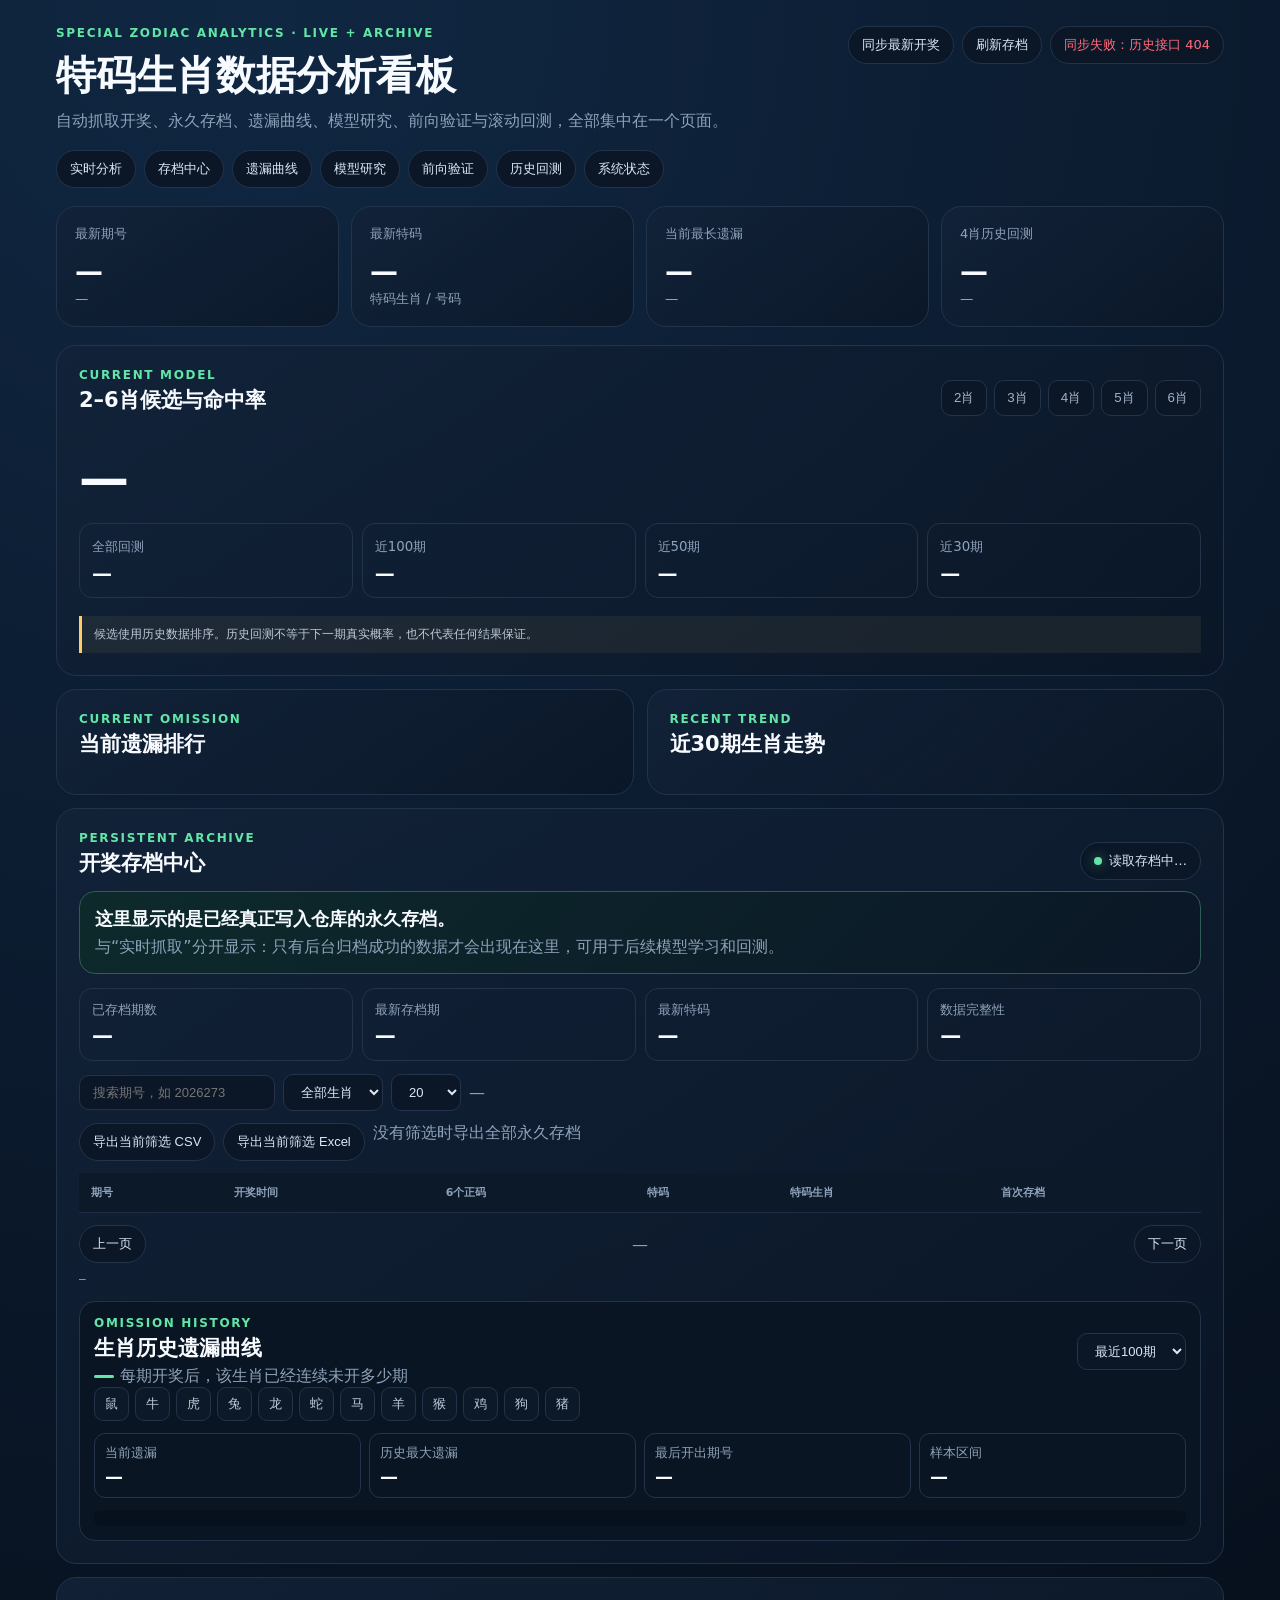
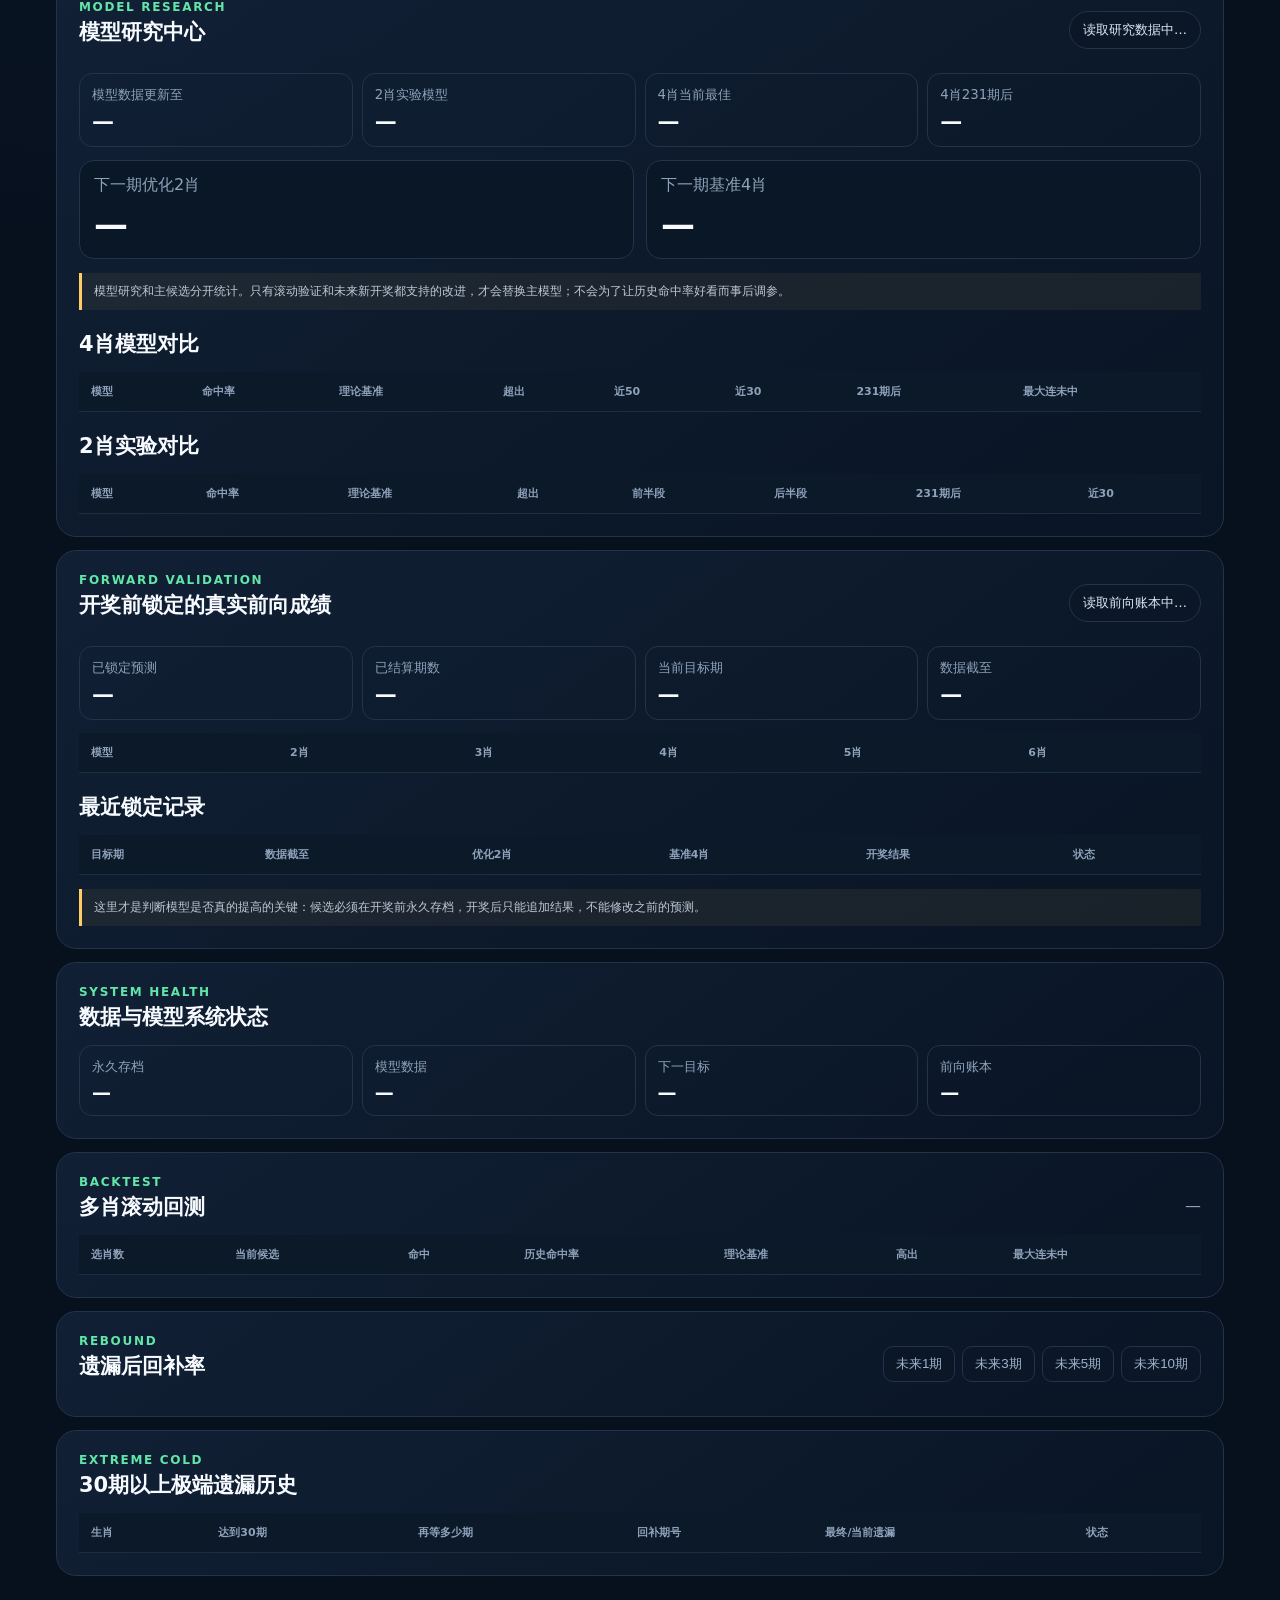
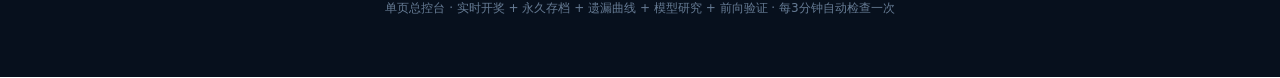
==== commit 6c67564c: "Merge archive research and forward validation into one dashboard" ====
--- a/zodiac-analysis/index.html
+++ b/zodiac-analysis/index.html
@@ -5,19 +5,17 @@
 <meta name="viewport" content="width=device-width,initial-scale=1">
 <meta name="robots" content="noindex,nofollow">
 <title>特码生肖数据分析看板</title>
-<style>
-:root{--bg:#07101d;--p:#0e1b2e;--line:#22334a;--text:#f7fbff;--muted:#8ea2ba;--g:#62e6a8;--b:#59a8ff;--y:#ffcc66;--r:#ff6b7a;--vio:#ad8bff}*{box-sizing:border-box}html{scroll-behavior:smooth}body{margin:0;background:radial-gradient(circle at 20% 0,#102742 0,#07101d 55%);color:var(--text);font-family:system-ui,-apple-system,"Microsoft YaHei",sans-serif}.wrap{max-width:1200px;margin:auto;padding:26px 16px 60px}.hero{display:flex;justify-content:space-between;gap:20px;align-items:flex-start}.ey{color:var(--g);font-size:12px;letter-spacing:.14em;font-weight:800}h1{font-size:40px;margin:8px 0}h2{font-size:21px;margin:4px 0 14px}.sub,.muted{color:var(--muted)}.actions,.nav,.filters,.pager{display:flex;gap:8px;align-items:center;flex-wrap:wrap}.actions{justify-content:flex-end}.pill,.btn,.input,.select{border:1px solid var(--line);padding:9px 13px;border-radius:999px;font-size:13px;background:#0b1727;color:#dce7f5}.btn{cursor:pointer}.btn:hover{border-color:#4e719b}.btn:disabled{opacity:.55;cursor:wait}.nav{margin:18px 0}.nav a{text-decoration:none}.ok{color:var(--g)}.bad{color:var(--r)}.warnc{color:var(--y)}.grid4{display:grid;grid-template-columns:repeat(4,1fr);gap:12px;margin:18px 0}.card,.panel{background:linear-gradient(145deg,#122238dd,#0a1626cc);border:1px solid var(--line);border-radius:20px}.card{padding:18px}.card span{display:block;color:var(--muted);font-size:13px}.card b{display:block;font-size:28px;margin-top:12px}.panel{padding:22px;margin-top:13px}.head{display:flex;justify-content:space-between;gap:12px;align-items:center}.tabs{display:flex;gap:7px;flex-wrap:wrap}.tabs button{border:1px solid var(--line);background:#0b1727;color:#9fb2ca;border-radius:10px;padding:8px 12px;cursor:pointer}.tabs button.on{background:white;color:#07101d}.candidate{font-size:50px;font-weight:900;letter-spacing:.08em;margin:22px 0 15px}.metrics{display:grid;grid-template-columns:repeat(4,1fr);gap:9px}.m{border:1px solid var(--line);border-radius:13px;padding:12px}.m small{color:var(--muted)}.m b{display:block;margin-top:5px;font-size:20px}.barrow{display:grid;grid-template-columns:36px 36px 1fr 58px;gap:9px;align-items:center;margin:10px 0}.bar{height:8px;background:#15243a;border-radius:99px;overflow:hidden}.bar i{display:block;height:100%;background:linear-gradient(90deg,var(--b),var(--g))}table{width:100%;border-collapse:collapse;min-width:760px}th,td{padding:12px;border-bottom:1px solid #1d2e43;text-align:left;font-size:13px;white-space:nowrap}th{color:var(--muted);font-size:11px;position:sticky;top:0;background:#0c1929;z-index:1}.scroll{overflow:auto;max-height:640px}.two{display:grid;grid-template-columns:1fr 1fr;gap:13px}.trend{display:grid;grid-template-columns:repeat(10,1fr);gap:7px}.z{border:1px solid var(--line);border-radius:11px;aspect-ratio:1;display:grid;place-items:center;font-weight:800;position:relative}.z small{position:absolute;right:5px;bottom:3px;color:var(--muted);font-size:8px}.warn{margin-top:18px;border-left:3px solid var(--y);padding:10px 12px;background:#ffcc6610;color:#bdc9d8;font-size:12px}.recovery{display:grid;grid-template-columns:repeat(6,1fr);gap:8px}.rc{border:1px solid var(--line);border-radius:13px;padding:12px}.rc b{display:block;font-size:22px;margin-top:6px}.pos{color:var(--g)}.archiveHero{border:1px solid #315b55;background:linear-gradient(135deg,#0d2a2b,#0b1727);padding:15px;border-radius:16px;margin-bottom:14px}.archiveHero strong{font-size:18px}.archive-grid{display:grid;grid-template-columns:repeat(4,1fr);gap:9px;margin:13px 0}.archive-stat{border:1px solid var(--line);border-radius:13px;padding:12px}.archive-stat small{display:block;color:var(--muted)}.archive-stat b{display:block;font-size:21px;margin-top:5px}.ball{display:inline-grid;place-items:center;min-width:27px;height:27px;padding:0 6px;border-radius:999px;border:1px solid var(--line);margin-right:4px;background:#101e31;font-weight:700}.special{color:var(--y);font-weight:800}.hash{font-family:ui-monospace,SFMono-Regular,Consolas,monospace;font-size:11px;color:#a8b9cc}.pager{justify-content:space-between;margin-top:12px}.empty{padding:30px;text-align:center;color:var(--muted)}footer{text-align:center;color:#667b94;font-size:12px;margin-top:24px}.loading{opacity:.6}.input{border-radius:10px;min-width:180px}.select{border-radius:10px}.statusDot{display:inline-block;width:8px;height:8px;border-radius:50%;background:var(--g);margin-right:7px;box-shadow:0 0 12px #62e6a880}@media(max-width:850px){.grid4,.archive-grid{grid-template-columns:repeat(2,1fr)}.two{grid-template-columns:1fr}.metrics{grid-template-columns:repeat(2,1fr)}.recovery{grid-template-columns:repeat(3,1fr)}.hero{flex-direction:column}.actions{justify-content:flex-start}.trend{grid-template-columns:repeat(6,1fr)}}@media(max-width:520px){h1{font-size:32px}.candidate{font-size:35px}.recovery{grid-template-columns:repeat(2,1fr)}.archive-grid{grid-template-columns:1fr 1fr}.card b{font-size:23px}}
-</style>
+<link rel="stylesheet" href="./unified.css">
 </head>
 <body>
 <div class="wrap" id="app">
   <div class="hero">
-    <div><div class="ey">SPECIAL ZODIAC ANALYTICS · LIVE + ARCHIVE</div><h1>特码生肖数据分析看板</h1><div class="sub">自动抓取开奖、永久存档、遗漏分析与滚动回测。</div></div>
+    <div><div class="ey">SPECIAL ZODIAC ANALYTICS · LIVE + ARCHIVE</div><h1>特码生肖数据分析看板</h1><div class="sub">自动抓取开奖、永久存档、遗漏曲线、模型研究、前向验证与滚动回测，全部集中在一个页面。</div></div>
     <div class="actions"><button class="btn" id="syncBtn">同步最新开奖</button><button class="btn" id="archiveBtn">刷新存档</button><div class="pill" id="syncState">准备同步…</div></div>
   </div>
-  <div class="nav"><a class="btn" href="#live">实时分析</a><a class="btn" href="#archive">存档中心</a><a class="btn" href="#backtest">历史回测</a><a class="btn" href="./status.html">模型状态</a></div>
+  <div class="nav"><a class="btn" href="#live">实时分析</a><a class="btn" href="#archive">存档中心</a><a class="btn" href="#omissionChart">遗漏曲线</a><a class="btn" href="#research">模型研究</a><a class="btn" href="#forward">前向验证</a><a class="btn" href="#backtest">历史回测</a><a class="btn" href="#system">系统状态</a></div>
 
-  <div id="live" class="grid4">
+  <div id="live" class="grid4 section-anchor">
     <div class="card"><span>最新期号</span><b id="latestPeriod">—</b><small class="muted" id="latestDate">—</small></div>
     <div class="card"><span>最新特码</span><b id="latestSpecial">—</b><small class="muted">特码生肖 / 号码</small></div>
     <div class="card"><span>当前最长遗漏</span><b id="longest">—</b><small class="muted" id="secondLongest">—</small></div>
@@ -28,43 +26,50 @@
 
   <div class="two"><section class="panel"><div class="ey">CURRENT OMISSION</div><h2>当前遗漏排行</h2><div id="om"></div></section><section class="panel"><div class="ey">RECENT TREND</div><h2>近30期生肖走势</h2><div class="trend" id="trend"></div></section></div>
 
-  <section class="panel" id="archive">
+  <section class="panel section-anchor" id="archive">
     <div class="head"><div><div class="ey">PERSISTENT ARCHIVE</div><h2>开奖存档中心</h2></div><div class="pill" id="archiveState"><span class="statusDot"></span>读取存档中…</div></div>
     <div class="archiveHero"><strong>这里显示的是已经真正写入仓库的永久存档。</strong><div class="muted" style="margin-top:6px">与“实时抓取”分开显示：只有后台归档成功的数据才会出现在这里，可用于后续模型学习和回测。</div></div>
     <div class="archive-grid"><div class="archive-stat"><small>已存档期数</small><b id="archiveCount">—</b></div><div class="archive-stat"><small>最新存档期</small><b id="archiveLatest">—</b></div><div class="archive-stat"><small>最新特码</small><b id="archiveSpecial">—</b></div><div class="archive-stat"><small>数据完整性</small><b id="archiveQuality">—</b></div></div>
     <div class="filters"><input class="input" id="archiveSearch" placeholder="搜索期号，如 2026273"><select class="select" id="archiveZodiac"><option value="">全部生肖</option></select><select class="select" id="archivePageSize"><option>20</option><option>50</option><option>100</option></select><span class="muted" id="archiveMeta">—</span></div>
+    <div class="archive-tools"><button class="btn" id="exportCsvBtn">导出当前筛选 CSV</button><button class="btn" id="exportExcelBtn">导出当前筛选 Excel</button><span class="muted">没有筛选时导出全部永久存档</span></div>
     <div class="scroll" style="margin-top:12px"><table><thead><tr><th>期号</th><th>开奖时间</th><th>6个正码</th><th>特码</th><th>特码生肖</th><th>首次存档</th></tr></thead><tbody id="archiveRows"></tbody></table></div>
     <div class="pager"><button class="btn" id="prevArchive">上一页</button><span class="muted" id="archivePageInfo">—</span><button class="btn" id="nextArchive">下一页</button></div>
     <div class="hash" id="archiveHash" style="margin-top:10px">—</div>
+
+    <div class="chartbox section-anchor" id="omissionChart">
+      <div class="charthead"><div><div class="ey">OMISSION HISTORY</div><h2 style="margin-bottom:4px">生肖历史遗漏曲线</h2><div class="muted"><span class="legendline"></span>每期开奖后，该生肖已经连续未开多少期</div></div><select class="select" id="chartRange"><option value="50">最近50期</option><option value="100" selected>最近100期</option><option value="all">全部存档</option></select></div>
+      <div class="zodiacBtns" id="chartZodiacs"></div>
+      <div class="chartstats"><div class="chartstat"><small>当前遗漏</small><b id="chartCurrent">—</b></div><div class="chartstat"><small>历史最大遗漏</small><b id="chartMax">—</b></div><div class="chartstat"><small>最后开出期号</small><b id="chartLastHit">—</b></div><div class="chartstat"><small>样本区间</small><b id="chartSample">—</b></div></div>
+      <div class="svgwrap" id="omissionSvgWrap"></div>
+    </div>
   </section>
 
-  <section class="panel" id="backtest"><div class="head"><div><div class="ey">BACKTEST</div><h2>多肖滚动回测</h2></div><span class="muted" id="btRange">—</span></div><div class="scroll"><table><thead><tr><th>选肖数</th><th>当前候选</th><th>命中</th><th>历史命中率</th><th>理论基准</th><th>高出</th><th>最大连未中</th></tr></thead><tbody id="bt"></tbody></table></div></section>
+  <section class="panel section-anchor" id="research">
+    <div class="head"><div><div class="ey">MODEL RESEARCH</div><h2>模型研究中心</h2></div><div class="pill" id="researchState">读取研究数据中…</div></div>
+    <div class="research-grid"><div class="research-stat"><small>模型数据更新至</small><b id="researchThrough">—</b></div><div class="research-stat"><small>2肖实验模型</small><b id="researchTwoRate">—</b></div><div class="research-stat"><small>4肖当前最佳</small><b id="researchFourRate">—</b></div><div class="research-stat"><small>4肖231期后</small><b id="researchFourHoldout">—</b></div></div>
+    <div class="pickgrid"><div class="pickbox"><span class="muted">下一期优化2肖</span><div class="bigpick" id="researchP2">—</div></div><div class="pickbox"><span class="muted">下一期基准4肖</span><div class="bigpick" id="researchP4">—</div></div></div>
+    <div class="note">模型研究和主候选分开统计。只有滚动验证和未来新开奖都支持的改进，才会替换主模型；不会为了让历史命中率好看而事后调参。</div>
+    <h2 style="margin-top:20px">4肖模型对比</h2><div class="scroll"><table><thead><tr><th>模型</th><th>命中率</th><th>理论基准</th><th>超出</th><th>近50</th><th>近30</th><th>231期后</th><th>最大连未中</th></tr></thead><tbody id="research4Rows"></tbody></table></div>
+    <h2 style="margin-top:20px">2肖实验对比</h2><div class="scroll"><table><thead><tr><th>模型</th><th>命中率</th><th>理论基准</th><th>超出</th><th>前半段</th><th>后半段</th><th>231期后</th><th>近30</th></tr></thead><tbody id="research2Rows"></tbody></table></div>
+  </section>
+
+  <section class="panel section-anchor" id="forward">
+    <div class="head"><div><div class="ey">FORWARD VALIDATION</div><h2>开奖前锁定的真实前向成绩</h2></div><div class="pill" id="forwardState">读取前向账本中…</div></div>
+    <div class="research-grid"><div class="research-stat"><small>已锁定预测</small><b id="forwardLocked">—</b></div><div class="research-stat"><small>已结算期数</small><b id="forwardResolved">—</b></div><div class="research-stat"><small>当前目标期</small><b id="forwardTarget">—</b></div><div class="research-stat"><small>数据截至</small><b id="forwardThrough">—</b></div></div>
+    <div class="scroll"><table><thead><tr><th>模型</th><th>2肖</th><th>3肖</th><th>4肖</th><th>5肖</th><th>6肖</th></tr></thead><tbody id="forwardRows"></tbody></table></div>
+    <h2 style="margin-top:20px">最近锁定记录</h2><div class="scroll"><table><thead><tr><th>目标期</th><th>数据截至</th><th>优化2肖</th><th>基准4肖</th><th>开奖结果</th><th>状态</th></tr></thead><tbody id="forwardLogRows"></tbody></table></div>
+    <div class="note">这里才是判断模型是否真的提高的关键：候选必须在开奖前永久存档，开奖后只能追加结果，不能修改之前的预测。</div>
+  </section>
+
+  <section class="panel section-anchor" id="system">
+    <div class="ey">SYSTEM HEALTH</div><h2>数据与模型系统状态</h2>
+    <div class="sysgrid"><div class="sysitem"><small>永久存档</small><b id="sysArchive">—</b></div><div class="sysitem"><small>模型数据</small><b id="sysModel">—</b></div><div class="sysitem"><small>下一目标</small><b id="sysTarget">—</b></div><div class="sysitem"><small>前向账本</small><b id="sysForward">—</b></div></div>
+  </section>
+
+  <section class="panel section-anchor" id="backtest"><div class="head"><div><div class="ey">BACKTEST</div><h2>多肖滚动回测</h2></div><span class="muted" id="btRange">—</span></div><div class="scroll"><table><thead><tr><th>选肖数</th><th>当前候选</th><th>命中</th><th>历史命中率</th><th>理论基准</th><th>高出</th><th>最大连未中</th></tr></thead><tbody id="bt"></tbody></table></div></section>
   <section class="panel"><div class="head"><div><div class="ey">REBOUND</div><h2>遗漏后回补率</h2></div><div class="tabs" id="wins"></div></div><div class="recovery" id="rec"></div></section>
   <section class="panel"><div class="ey">EXTREME COLD</div><h2>30期以上极端遗漏历史</h2><div class="scroll"><table><thead><tr><th>生肖</th><th>达到30期</th><th>再等多少期</th><th>回补期号</th><th>最终/当前遗漏</th><th>状态</th></tr></thead><tbody id="ext"></tbody></table></div></section>
-  <footer>实时数据接口 + GitHub 永久存档 · 页面每3分钟自动检查一次</footer>
+  <footer>单页总控台 · 实时开奖 + 永久存档 + 遗漏曲线 + 模型研究 + 前向验证 · 每3分钟自动检查一次</footer>
 </div>
-<script>
-const Z=['鼠','牛','虎','兔','龙','蛇','马','羊','猴','鸡','狗','猪'];
-const trad={鼠:'鼠',牛:'牛',虎:'虎',兔:'兔',龍:'龙',龙:'龙',蛇:'蛇',馬:'马',马:'马',羊:'羊',猴:'猴',雞:'鸡',鸡:'鸡',狗:'狗',豬:'猪',猪:'猪'};
-const $=id=>document.getElementById(id), pct=x=>Number.isFinite(x)?(x*100).toFixed(1)+'%':'—';
-let D=[],B=[],A=null,selected=4,lastSync=0,archivePage=1;
-function numCount(z,period){const p=Number(String(period).slice(-3));return p<48?(z==='蛇'?5:4):(z==='马'?5:4)}
-function normRow(x){const codes=String(x.openCode||'').split(',').map(s=>s.trim()).filter(Boolean),zs=String(x.zodiac||'').split(',').map(s=>trad[s.trim()]||s.trim()).filter(Boolean);const period=String(x.expect||'');if(!/^2026\d{3}$/.test(period)||codes.length!==7||zs.length!==7)return null;return{period,n:Number(period),time:String(x.openTime||''),regular:codes.slice(0,6),num:codes[6],z:zs[6]}}
-function currentOmissions(draws,upto=draws.length){const o={};for(const z of Z){let j=upto-1;while(j>=0&&draws[j].z!==z)j--;o[z]=j<0?upto:(upto-1-j)}return o}
-function ranked(draws,upto=draws.length,targetPeriod=null){const o=currentOmissions(draws,upto),p=targetPeriod||Number(draws[Math.max(0,upto-1)]?.period||2026048)+1;return Z.map((z,i)=>({z,o:o[z],s:o[z]*numCount(z,p),i})).sort((a,b)=>b.s-a.s||b.o-a.o||a.i-b.i)}
-function maxMiss(a){let m=0,c=0;for(const v of a){if(v)c=0;else{c++;m=Math.max(m,c)}}return m}
-function calcBacktest(draws){const out=[],start=draws.findIndex(d=>d.n>=2026078);if(start<1)return out;for(let n=2;n<=6;n++){const rows=[];for(let i=start;i<draws.length;i++){const picks=ranked(draws,i,draws[i].n).slice(0,n).map(x=>x.z),hit=picks.includes(draws[i].z),base=picks.reduce((s,z)=>s+numCount(z,draws[i].n),0)/49;rows.push({hit,base})}const hits=rows.filter(r=>r.hit).length,rate=hits/rows.length,base=rows.reduce((s,r)=>s+r.base,0)/rows.length,recent=k=>{const a=rows.slice(-k);return a.length?a.filter(r=>r.hit).length/a.length:0};out.push({n,picks:ranked(draws).slice(0,n).map(x=>x.z),hits,total:rows.length,rate,base,edge:rate-base,max:maxMiss(rows.map(r=>r.hit)),r100:recent(100),r50:recent(50),r30:recent(30)})}return out}
-function recovery(draws,k){const stable=Math.max(0,draws.findIndex(d=>d.n>=2026048)),th=[5,10,15,20,25,30],res=[];for(const t of th){let events=0,hit=0;for(let i=stable;i<draws.length-k;i++){const o=currentOmissions(draws,i+1);for(const z of Z)if(o[z]===t){events++;for(let j=i+1;j<=i+k;j++)if(draws[j].z===z){hit++;break}}}res.push([t,events?hit/events:NaN,hit,events])}return res}
-function extremes(draws){const stable=Math.max(0,draws.findIndex(d=>d.n>=2026048)),rows=[];for(const z of Z){for(let i=stable;i<draws.length;i++){const o=currentOmissions(draws,i+1)[z];if(o!==30)continue;let j=i+1;while(j<draws.length&&draws[j].z!==z)j++;if(j<draws.length)rows.push([z,draws[i].period,j-i,draws[j].period,30+(j-i)-1,'已回补']);else rows.push([z,draws[i].period,'—','—',currentOmissions(draws)[z],'仍在遗漏'])}}return rows.sort((a,b)=>Number(a[1])-Number(b[1]))}
-function showModel(){const x=B.find(v=>v.n===selected)||B[0];if(!x)return;$('cand').textContent=x.picks.join(' · ');$('f').textContent=pct(x.rate);$('r100').textContent=pct(x.r100);$('r50').textContent=pct(x.r50);$('r30').textContent=pct(x.r30);[...$('tabs').children].forEach(b=>b.classList.toggle('on',Number(b.dataset.n)===selected))}
-function renderRecovery(k){$('rec').innerHTML=recovery(D,k).map(x=>`<div class="rc"><span class="muted">遗漏达到 ${x[0]}期</span><b>${pct(x[1])}</b><small class="muted">未来${k}期内 · ${x[2]}/${x[3]}</small></div>`).join('');[...$('wins').children].forEach(b=>b.classList.toggle('on',Number(b.dataset.k)===k))}
-function render(){if(!D.length)return;const latest=D.at(-1),rank=ranked(D);B=calcBacktest(D);$('latestPeriod').textContent=latest.period;$('latestDate').textContent=latest.time||'—';$('latestSpecial').textContent=latest.z+' · '+String(latest.num).padStart(2,'0');$('longest').textContent=rank[0].z+' · '+rank[0].o+'期';$('secondLongest').textContent=rank[1].z+' '+rank[1].o+'期紧随其后';const four=B.find(x=>x.n===4);$('hero4').textContent=four?pct(four.rate):'—';$('hero4base').textContent=four?'理论基准 '+pct(four.base):'—';$('om').innerHTML=rank.map((x,i)=>`<div class="barrow"><span>#${i+1}</span><b>${x.z}</b><span class="bar"><i style="width:${Math.max(4,x.o/Math.max(1,rank[0].o)*100)}%"></i></span><span>${x.o}期</span></div>`).join('');$('trend').innerHTML=D.slice(-30).map(x=>`<div class="z">${x.z}<small>${x.num}</small></div>`).join('');$('btRange').textContent=B.length?`${D.find(d=>d.n>=2026078)?.period||'—'}–${latest.period} · ${B[0].total}期`:'—';$('bt').innerHTML=B.map(x=>`<tr><td>${x.n}肖</td><td>${x.picks.join('、')}</td><td>${x.hits}/${x.total}</td><td><b>${pct(x.rate)}</b></td><td>${pct(x.base)}</td><td class="${x.edge>=0?'pos':'bad'}">${x.edge>=0?'+':''}${(x.edge*100).toFixed(1)}%</td><td>${x.max}期</td></tr>`).join('');showModel();renderRecovery(5);$('ext').innerHTML=extremes(D).map(x=>`<tr><td><b>${x[0]}</b></td><td>${x[1]}</td><td>${x[2]}</td><td>${x[3]}</td><td>${x[4]}期</td><td>${x[5]}</td></tr>`).join('');if(A)renderArchive()}
-function archiveFiltered(){if(!A?.draws)return[];const q=$('archiveSearch').value.trim(),z=$('archiveZodiac').value;return A.draws.slice().reverse().filter(d=>(!q||String(d.expect).includes(q)||String(d.special).padStart(2,'0')===q)&&(!z||(trad[d.specialZodiac]||d.specialZodiac)===z))}
-function archiveQuality(){if(!A?.draws?.length)return false;const p=A.draws.map(x=>Number(x.period));if(new Set(p).size!==p.length)return false;for(let i=1;i<p.length;i++)if(p[i]!==p[i-1]+1)return false;return true}
-function renderArchive(){if(!A?.draws)return;const all=A.draws,latest=all.at(-1),ok=archiveQuality();$('archiveCount').textContent=(A.count||all.length)+'期';$('archiveLatest').textContent=A.latestExpect||latest.expect;$('archiveSpecial').textContent=(trad[latest.specialZodiac]||latest.specialZodiac)+' · '+String(latest.special).padStart(2,'0');$('archiveQuality').textContent=ok?'完整':'需检查';$('archiveQuality').className=ok?'ok':'bad';const live=D.at(-1)?.period,stored=A.latestExpect||latest.expect;$('archiveState').innerHTML='<span class="statusDot"></span>'+(live===stored?'存档与最新开奖一致':`已落盘 ${stored} · 实时 ${live||'—'}`);$('archiveState').className='pill '+(live===stored?'ok':'warnc');$('archiveMeta').textContent=`首次建档 ${fmt(A.createdAt)} · 最近落盘 ${fmt(latest.archivedAt||A.checkedAt)}`;$('archiveHash').textContent='Archive SHA256: '+(A.sha256||'—');const rows=archiveFiltered(),size=Number($('archivePageSize').value)||20,pages=Math.max(1,Math.ceil(rows.length/size));archivePage=Math.min(Math.max(1,archivePage),pages);const chunk=rows.slice((archivePage-1)*size,archivePage*size);$('archiveRows').innerHTML=chunk.length?chunk.map(d=>`<tr><td><b>${d.expect}</b></td><td>${d.openTimeLocal||fmt(d.openTime)}</td><td>${(d.regular||[]).map(n=>`<span class="ball">${String(n).padStart(2,'0')}</span>`).join('')}</td><td class="special">${String(d.special).padStart(2,'0')}</td><td><b>${trad[d.specialZodiac]||d.specialZodiac}</b></td><td>${fmt(d.archivedAt)}</td></tr>`).join(''):`<tr><td colspan="6" class="empty">没有符合条件的存档</td></tr>`;$('archivePageInfo').textContent=`第 ${archivePage}/${pages} 页 · 筛选 ${rows.length} 期`;$('prevArchive').disabled=archivePage<=1;$('nextArchive').disabled=archivePage>=pages}
-function fmt(v){if(!v)return'—';try{return new Date(v).toLocaleString('zh-CN',{hour12:false})}catch{return String(v)}}
-async function loadArchive(manual=false){const btn=$('archiveBtn');btn.disabled=true;$('archiveState').textContent='正在读取永久存档…';try{const r=await fetch('/api/archive?t='+Date.now(),{cache:'no-store'});if(!r.ok)throw new Error('存档接口 '+r.status);const j=await r.json();if(!Array.isArray(j.draws))throw new Error('存档格式异常');A=j;renderArchive();if(manual)$('archiveState').textContent='存档已刷新 · '+(A.latestExpect||'—')}catch(e){$('archiveState').className='pill bad';$('archiveState').textContent='存档读取失败：'+e.message}finally{btn.disabled=false}}
-async function sync(manual=false){const btn=$('syncBtn');btn.disabled=true;$('syncState').className='pill';$('syncState').textContent='正在同步…';$('app').classList.add('loading');try{const q='?t='+Date.now(),[hr,lr]=await Promise.all([fetch('/api/history?year=2026&'+q.slice(1),{cache:'no-store'}),fetch('/api/latest'+q,{cache:'no-store'}).catch(()=>null)]);if(!hr.ok)throw new Error('历史接口 '+hr.status);const hj=await hr.json();let raw=Array.isArray(hj)?hj:(Array.isArray(hj.data)?hj.data:[]);if(lr&&lr.ok){const lj=await lr.json(),la=Array.isArray(lj)?lj:(Array.isArray(lj.data)?lj.data:[]);raw=raw.concat(la)}const map=new Map();for(const x of raw){const r=normRow(x);if(r)map.set(r.period,r)}const next=[...map.values()].sort((a,b)=>a.n-b.n);if(!next.length)throw new Error('没有取得有效开奖数据');const old=D.at(-1)?.period;D=next;render();lastSync=Date.now();const newest=D.at(-1).period;$('syncState').className='pill ok';$('syncState').textContent=old&&old!==newest?`已更新到 ${newest}`:`已同步 ${newest}`;await loadArchive(false);if(manual&&old===newest)setTimeout(()=>{$('syncState').textContent=`已是最新 ${newest}`},400)}catch(e){$('syncState').className='pill bad';$('syncState').textContent='同步失败：'+e.message}finally{btn.disabled=false;$('app').classList.remove('loading')}}
-for(let n=2;n<=6;n++){const b=document.createElement('button');b.textContent=n+'肖';b.dataset.n=n;b.onclick=()=>{selected=n;showModel()};$('tabs').appendChild(b)}for(const k of [1,3,5,10]){const b=document.createElement('button');b.textContent='未来'+k+'期';b.dataset.k=k;b.onclick=()=>renderRecovery(k);$('wins').appendChild(b)}for(const z of Z){const o=document.createElement('option');o.value=z;o.textContent=z;$('archiveZodiac').appendChild(o)}$('syncBtn').onclick=()=>sync(true);$('archiveBtn').onclick=()=>loadArchive(true);$('archiveSearch').oninput=()=>{archivePage=1;renderArchive()};$('archiveZodiac').onchange=()=>{archivePage=1;renderArchive()};$('archivePageSize').onchange=()=>{archivePage=1;renderArchive()};$('prevArchive').onclick=()=>{archivePage--;renderArchive()};$('nextArchive').onclick=()=>{archivePage++;renderArchive()};sync();setInterval(()=>sync(false),180000);document.addEventListener('visibilitychange',()=>{if(!document.hidden&&Date.now()-lastSync>60000)sync(false)});
-</script>
-</body></html>
+<script src="./unified.js"></script>
+</body></html>
--- a/zodiac-analysis/unified.css
+++ b/zodiac-analysis/unified.css
@@ -0,0 +1 @@
+:root{--bg:#07101d;--p:#0e1b2e;--line:#22334a;--text:#f7fbff;--muted:#8ea2ba;--g:#62e6a8;--b:#59a8ff;--y:#ffcc66;--r:#ff6b7a;--vio:#ad8bff}*{box-sizing:border-box}html{scroll-behavior:smooth}body{margin:0;background:radial-gradient(circle at 20% 0,#102742 0,#07101d 55%);color:var(--text);font-family:system-ui,-apple-system,"Microsoft YaHei",sans-serif}.wrap{max-width:1200px;margin:auto;padding:26px 16px 60px}.hero{display:flex;justify-content:space-between;gap:20px;align-items:flex-start}.ey{color:var(--g);font-size:12px;letter-spacing:.14em;font-weight:800}h1{font-size:40px;margin:8px 0}h2{font-size:21px;margin:4px 0 14px}.sub,.muted{color:var(--muted)}.actions,.nav,.filters,.pager{display:flex;gap:8px;align-items:center;flex-wrap:wrap}.actions{justify-content:flex-end}.pill,.btn,.input,.select{border:1px solid var(--line);padding:9px 13px;border-radius:999px;font-size:13px;background:#0b1727;color:#dce7f5}.btn{cursor:pointer}.btn:hover{border-color:#4e719b}.btn:disabled{opacity:.55;cursor:wait}.nav{margin:18px 0}.nav a{text-decoration:none}.ok{color:var(--g)}.bad{color:var(--r)}.warnc{color:var(--y)}.grid4{display:grid;grid-template-columns:repeat(4,1fr);gap:12px;margin:18px 0}.card,.panel{background:linear-gradient(145deg,#122238dd,#0a1626cc);border:1px solid var(--line);border-radius:20px}.card{padding:18px}.card span{display:block;color:var(--muted);font-size:13px}.card b{display:block;font-size:28px;margin-top:12px}.panel{padding:22px;margin-top:13px}.head{display:flex;justify-content:space-between;gap:12px;align-items:center}.tabs{display:flex;gap:7px;flex-wrap:wrap}.tabs button{border:1px solid var(--line);background:#0b1727;color:#9fb2ca;border-radius:10px;padding:8px 12px;cursor:pointer}.tabs button.on{background:white;color:#07101d}.candidate{font-size:50px;font-weight:900;letter-spacing:.08em;margin:22px 0 15px}.metrics{display:grid;grid-template-columns:repeat(4,1fr);gap:9px}.m{border:1px solid var(--line);border-radius:13px;padding:12px}.m small{color:var(--muted)}.m b{display:block;margin-top:5px;font-size:20px}.barrow{display:grid;grid-template-columns:36px 36px 1fr 58px;gap:9px;align-items:center;margin:10px 0}.bar{height:8px;background:#15243a;border-radius:99px;overflow:hidden}.bar i{display:block;height:100%;background:linear-gradient(90deg,var(--b),var(--g))}table{width:100%;border-collapse:collapse;min-width:760px}th,td{padding:12px;border-bottom:1px solid #1d2e43;text-align:left;font-size:13px;white-space:nowrap}th{color:var(--muted);font-size:11px;position:sticky;top:0;background:#0c1929;z-index:1}.scroll{overflow:auto;max-height:640px}.two{display:grid;grid-template-columns:1fr 1fr;gap:13px}.trend{display:grid;grid-template-columns:repeat(10,1fr);gap:7px}.z{border:1px solid var(--line);border-radius:11px;aspect-ratio:1;display:grid;place-items:center;font-weight:800;position:relative}.z small{position:absolute;right:5px;bottom:3px;color:var(--muted);font-size:8px}.warn{margin-top:18px;border-left:3px solid var(--y);padding:10px 12px;background:#ffcc6610;color:#bdc9d8;font-size:12px}.recovery{display:grid;grid-template-columns:repeat(6,1fr);gap:8px}.rc{border:1px solid var(--line);border-radius:13px;padding:12px}.rc b{display:block;font-size:22px;margin-top:6px}.pos{color:var(--g)}.archiveHero{border:1px solid #315b55;background:linear-gradient(135deg,#0d2a2b,#0b1727);padding:15px;border-radius:16px;margin-bottom:14px}.archiveHero strong{font-size:18px}.archive-grid{display:grid;grid-template-columns:repeat(4,1fr);gap:9px;margin:13px 0}.archive-stat{border:1px solid var(--line);border-radius:13px;padding:12px}.archive-stat small{display:block;color:var(--muted)}.archive-stat b{display:block;font-size:21px;margin-top:5px}.ball{display:inline-grid;place-items:center;min-width:27px;height:27px;padding:0 6px;border-radius:999px;border:1px solid var(--line);margin-right:4px;background:#101e31;font-weight:700}.special{color:var(--y);font-weight:800}.hash{font-family:ui-monospace,SFMono-Regular,Consolas,monospace;font-size:11px;color:#a8b9cc}.pager{justify-content:space-between;margin-top:12px}.empty{padding:30px;text-align:center;color:var(--muted)}footer{text-align:center;color:#667b94;font-size:12px;margin-top:24px}.loading{opacity:.6}.input{border-radius:10px;min-width:180px}.select{border-radius:10px}.statusDot{display:inline-block;width:8px;height:8px;border-radius:50%;background:var(--g);margin-right:7px;box-shadow:0 0 12px #62e6a880}.archive-tools{display:flex;gap:8px;flex-wrap:wrap;margin:12px 0}.chartbox{margin-top:16px;border:1px solid var(--line);border-radius:16px;padding:14px;background:#091522}.charthead{display:flex;justify-content:space-between;gap:10px;align-items:center;flex-wrap:wrap}.chartstats{display:grid;grid-template-columns:repeat(4,1fr);gap:8px;margin:12px 0}.chartstat{border:1px solid var(--line);border-radius:11px;padding:10px}.chartstat small{display:block;color:var(--muted)}.chartstat b{display:block;font-size:18px;margin-top:4px}.zodiacBtns{display:flex;gap:6px;flex-wrap:wrap}.zodiacBtns button{border:1px solid var(--line);background:#0c1929;color:#b9c8da;border-radius:9px;padding:7px 10px;cursor:pointer}.zodiacBtns button.on{background:var(--g);color:#07101d;border-color:transparent}.svgwrap{overflow-x:auto;border-radius:12px;background:#07101d;padding:8px}.svgwrap svg{display:block;width:100%;min-width:760px;height:300px}.legendline{display:inline-block;width:20px;height:3px;border-radius:3px;background:var(--g);vertical-align:middle;margin-right:6px}.research-grid{display:grid;grid-template-columns:repeat(4,1fr);gap:9px;margin:13px 0}.research-stat{border:1px solid var(--line);border-radius:13px;padding:12px}.research-stat small{display:block;color:var(--muted)}.research-stat b{display:block;font-size:22px;margin-top:5px}.pickgrid{display:grid;grid-template-columns:1fr 1fr;gap:12px}.pickbox{border:1px solid var(--line);border-radius:15px;padding:14px;background:#0a1727}.bigpick{font-size:34px;font-weight:900;letter-spacing:.06em;margin-top:8px}.note{border-left:3px solid var(--y);padding:10px 12px;background:#ffcc6610;color:#bdc9d8;font-size:12px;margin-top:14px}.sysgrid{display:grid;grid-template-columns:repeat(4,1fr);gap:9px}.sysitem{border:1px solid var(--line);border-radius:13px;padding:12px}.sysitem small{display:block;color:var(--muted)}.sysitem b{display:block;font-size:19px;margin-top:5px}.section-anchor{scroll-margin-top:12px}@media(max-width:850px){.grid4,.archive-grid,.research-grid,.sysgrid{grid-template-columns:repeat(2,1fr)}.chartstats{grid-template-columns:repeat(2,1fr)}.two{grid-template-columns:1fr}.metrics{grid-template-columns:repeat(2,1fr)}.recovery{grid-template-columns:repeat(3,1fr)}.hero{flex-direction:column}.actions{justify-content:flex-start}.trend{grid-template-columns:repeat(6,1fr)}}@media(max-width:520px){h1{font-size:32px}.candidate{font-size:35px}.recovery{grid-template-columns:repeat(2,1fr)}.archive-grid,.research-grid,.sysgrid{grid-template-columns:1fr 1fr}.pickgrid{grid-template-columns:1fr}.bigpick{font-size:27px}.card b{font-size:23px}}
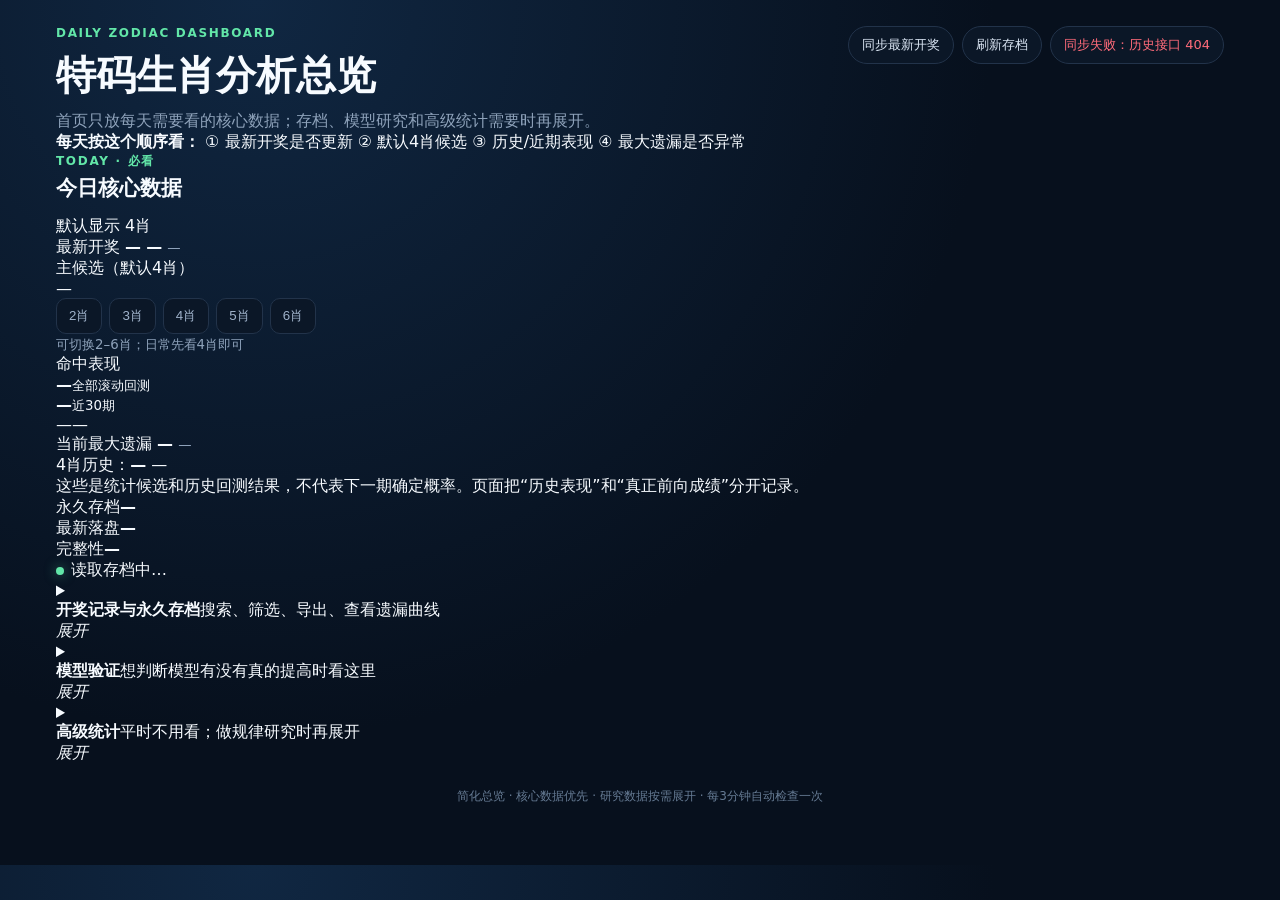
==== commit 7aa81be3: "Simplify zodiac dashboard around daily key data" ====
--- a/zodiac-analysis/index.html
+++ b/zodiac-analysis/index.html
@@ -4,72 +4,132 @@
 <meta charset="utf-8">
 <meta name="viewport" content="width=device-width,initial-scale=1">
 <meta name="robots" content="noindex,nofollow">
-<title>特码生肖数据分析看板</title>
+<title>特码生肖分析总览</title>
 <link rel="stylesheet" href="./unified.css">
 </head>
 <body>
 <div class="wrap" id="app">
-  <div class="hero">
-    <div><div class="ey">SPECIAL ZODIAC ANALYTICS · LIVE + ARCHIVE</div><h1>特码生肖数据分析看板</h1><div class="sub">自动抓取开奖、永久存档、遗漏曲线、模型研究、前向验证与滚动回测，全部集中在一个页面。</div></div>
-    <div class="actions"><button class="btn" id="syncBtn">同步最新开奖</button><button class="btn" id="archiveBtn">刷新存档</button><div class="pill" id="syncState">准备同步…</div></div>
-  </div>
-  <div class="nav"><a class="btn" href="#live">实时分析</a><a class="btn" href="#archive">存档中心</a><a class="btn" href="#omissionChart">遗漏曲线</a><a class="btn" href="#research">模型研究</a><a class="btn" href="#forward">前向验证</a><a class="btn" href="#backtest">历史回测</a><a class="btn" href="#system">系统状态</a></div>
-
-  <div id="live" class="grid4 section-anchor">
-    <div class="card"><span>最新期号</span><b id="latestPeriod">—</b><small class="muted" id="latestDate">—</small></div>
-    <div class="card"><span>最新特码</span><b id="latestSpecial">—</b><small class="muted">特码生肖 / 号码</small></div>
-    <div class="card"><span>当前最长遗漏</span><b id="longest">—</b><small class="muted" id="secondLongest">—</small></div>
-    <div class="card"><span>4肖历史回测</span><b id="hero4">—</b><small class="muted" id="hero4base">—</small></div>
+  <div class="hero simpleHero">
+    <div>
+      <div class="ey">DAILY ZODIAC DASHBOARD</div>
+      <h1>特码生肖分析总览</h1>
+      <div class="sub">首页只放每天需要看的核心数据；存档、模型研究和高级统计需要时再展开。</div>
+    </div>
+    <div class="actions">
+      <button class="btn primaryBtn" id="syncBtn">同步最新开奖</button>
+      <button class="btn" id="archiveBtn">刷新存档</button>
+      <div class="pill" id="syncState">准备同步…</div>
+    </div>
   </div>
 
-  <section class="panel"><div class="head"><div><div class="ey">CURRENT MODEL</div><h2>2–6肖候选与命中率</h2></div><div class="tabs" id="tabs"></div></div><div class="candidate" id="cand">—</div><div class="metrics"><div class="m"><small>全部回测</small><b id="f">—</b></div><div class="m"><small>近100期</small><b id="r100">—</b></div><div class="m"><small>近50期</small><b id="r50">—</b></div><div class="m"><small>近30期</small><b id="r30">—</b></div></div><div class="warn">候选使用历史数据排序。历史回测不等于下一期真实概率，也不代表任何结果保证。</div></section>
+  <div class="guidebar">
+    <b>每天按这个顺序看：</b>
+    <span>① 最新开奖是否更新</span>
+    <span>② 默认4肖候选</span>
+    <span>③ 历史/近期表现</span>
+    <span>④ 最大遗漏是否异常</span>
+  </div>
 
-  <div class="two"><section class="panel"><div class="ey">CURRENT OMISSION</div><h2>当前遗漏排行</h2><div id="om"></div></section><section class="panel"><div class="ey">RECENT TREND</div><h2>近30期生肖走势</h2><div class="trend" id="trend"></div></section></div>
-
-  <section class="panel section-anchor" id="archive">
-    <div class="head"><div><div class="ey">PERSISTENT ARCHIVE</div><h2>开奖存档中心</h2></div><div class="pill" id="archiveState"><span class="statusDot"></span>读取存档中…</div></div>
-    <div class="archiveHero"><strong>这里显示的是已经真正写入仓库的永久存档。</strong><div class="muted" style="margin-top:6px">与“实时抓取”分开显示：只有后台归档成功的数据才会出现在这里，可用于后续模型学习和回测。</div></div>
-    <div class="archive-grid"><div class="archive-stat"><small>已存档期数</small><b id="archiveCount">—</b></div><div class="archive-stat"><small>最新存档期</small><b id="archiveLatest">—</b></div><div class="archive-stat"><small>最新特码</small><b id="archiveSpecial">—</b></div><div class="archive-stat"><small>数据完整性</small><b id="archiveQuality">—</b></div></div>
-    <div class="filters"><input class="input" id="archiveSearch" placeholder="搜索期号，如 2026273"><select class="select" id="archiveZodiac"><option value="">全部生肖</option></select><select class="select" id="archivePageSize"><option>20</option><option>50</option><option>100</option></select><span class="muted" id="archiveMeta">—</span></div>
-    <div class="archive-tools"><button class="btn" id="exportCsvBtn">导出当前筛选 CSV</button><button class="btn" id="exportExcelBtn">导出当前筛选 Excel</button><span class="muted">没有筛选时导出全部永久存档</span></div>
-    <div class="scroll" style="margin-top:12px"><table><thead><tr><th>期号</th><th>开奖时间</th><th>6个正码</th><th>特码</th><th>特码生肖</th><th>首次存档</th></tr></thead><tbody id="archiveRows"></tbody></table></div>
-    <div class="pager"><button class="btn" id="prevArchive">上一页</button><span class="muted" id="archivePageInfo">—</span><button class="btn" id="nextArchive">下一页</button></div>
-    <div class="hash" id="archiveHash" style="margin-top:10px">—</div>
-
-    <div class="chartbox section-anchor" id="omissionChart">
-      <div class="charthead"><div><div class="ey">OMISSION HISTORY</div><h2 style="margin-bottom:4px">生肖历史遗漏曲线</h2><div class="muted"><span class="legendline"></span>每期开奖后，该生肖已经连续未开多少期</div></div><select class="select" id="chartRange"><option value="50">最近50期</option><option value="100" selected>最近100期</option><option value="all">全部存档</option></select></div>
-      <div class="zodiacBtns" id="chartZodiacs"></div>
-      <div class="chartstats"><div class="chartstat"><small>当前遗漏</small><b id="chartCurrent">—</b></div><div class="chartstat"><small>历史最大遗漏</small><b id="chartMax">—</b></div><div class="chartstat"><small>最后开出期号</small><b id="chartLastHit">—</b></div><div class="chartstat"><small>样本区间</small><b id="chartSample">—</b></div></div>
-      <div class="svgwrap" id="omissionSvgWrap"></div>
+  <section id="live" class="focusPanel section-anchor">
+    <div class="focusTitle"><div><div class="ey">TODAY · 必看</div><h2>今日核心数据</h2></div><span class="focusTag">默认显示 4肖</span></div>
+    <div class="focusGrid">
+      <div class="focusCard">
+        <span class="focusLabel">最新开奖</span>
+        <b class="focusValue" id="latestPeriod">—</b>
+        <strong id="latestSpecial">—</strong>
+        <small class="muted" id="latestDate">—</small>
+      </div>
+      <div class="focusCard focusMain">
+        <span class="focusLabel">主候选（默认4肖）</span>
+        <div class="focusCandidate" id="cand">—</div>
+        <div class="tabs compactTabs" id="tabs"></div>
+        <small class="muted">可切换2–6肖；日常先看4肖即可</small>
+      </div>
+      <div class="focusCard">
+        <span class="focusLabel">命中表现</span>
+        <div class="rateLine"><b id="f">—</b><small>全部滚动回测</small></div>
+        <div class="rateLine secondaryRate"><b id="r30">—</b><small>近30期</small></div>
+        <div class="hiddenMetric"><span id="r100">—</span><span id="r50">—</span></div>
+      </div>
+      <div class="focusCard">
+        <span class="focusLabel">当前最大遗漏</span>
+        <b class="focusValue" id="longest">—</b>
+        <small class="muted" id="secondLongest">—</small>
+        <div class="miniHistory">4肖历史：<b id="hero4">—</b> <span id="hero4base">—</span></div>
+      </div>
     </div>
+    <div class="simpleWarn">这些是统计候选和历史回测结果，不代表下一期确定概率。页面把“历史表现”和“真正前向成绩”分开记录。</div>
   </section>
 
-  <section class="panel section-anchor" id="research">
-    <div class="head"><div><div class="ey">MODEL RESEARCH</div><h2>模型研究中心</h2></div><div class="pill" id="researchState">读取研究数据中…</div></div>
-    <div class="research-grid"><div class="research-stat"><small>模型数据更新至</small><b id="researchThrough">—</b></div><div class="research-stat"><small>2肖实验模型</small><b id="researchTwoRate">—</b></div><div class="research-stat"><small>4肖当前最佳</small><b id="researchFourRate">—</b></div><div class="research-stat"><small>4肖231期后</small><b id="researchFourHoldout">—</b></div></div>
-    <div class="pickgrid"><div class="pickbox"><span class="muted">下一期优化2肖</span><div class="bigpick" id="researchP2">—</div></div><div class="pickbox"><span class="muted">下一期基准4肖</span><div class="bigpick" id="researchP4">—</div></div></div>
-    <div class="note">模型研究和主候选分开统计。只有滚动验证和未来新开奖都支持的改进，才会替换主模型；不会为了让历史命中率好看而事后调参。</div>
-    <h2 style="margin-top:20px">4肖模型对比</h2><div class="scroll"><table><thead><tr><th>模型</th><th>命中率</th><th>理论基准</th><th>超出</th><th>近50</th><th>近30</th><th>231期后</th><th>最大连未中</th></tr></thead><tbody id="research4Rows"></tbody></table></div>
-    <h2 style="margin-top:20px">2肖实验对比</h2><div class="scroll"><table><thead><tr><th>模型</th><th>命中率</th><th>理论基准</th><th>超出</th><th>前半段</th><th>后半段</th><th>231期后</th><th>近30</th></tr></thead><tbody id="research2Rows"></tbody></table></div>
-  </section>
+  <div class="healthStrip">
+    <div><span>永久存档</span><b id="archiveCount">—</b></div>
+    <div><span>最新落盘</span><b id="archiveLatest">—</b></div>
+    <div><span>完整性</span><b id="archiveQuality">—</b></div>
+    <div class="healthState" id="archiveState"><span class="statusDot"></span>读取存档中…</div>
+  </div>
 
-  <section class="panel section-anchor" id="forward">
-    <div class="head"><div><div class="ey">FORWARD VALIDATION</div><h2>开奖前锁定的真实前向成绩</h2></div><div class="pill" id="forwardState">读取前向账本中…</div></div>
-    <div class="research-grid"><div class="research-stat"><small>已锁定预测</small><b id="forwardLocked">—</b></div><div class="research-stat"><small>已结算期数</small><b id="forwardResolved">—</b></div><div class="research-stat"><small>当前目标期</small><b id="forwardTarget">—</b></div><div class="research-stat"><small>数据截至</small><b id="forwardThrough">—</b></div></div>
-    <div class="scroll"><table><thead><tr><th>模型</th><th>2肖</th><th>3肖</th><th>4肖</th><th>5肖</th><th>6肖</th></tr></thead><tbody id="forwardRows"></tbody></table></div>
-    <h2 style="margin-top:20px">最近锁定记录</h2><div class="scroll"><table><thead><tr><th>目标期</th><th>数据截至</th><th>优化2肖</th><th>基准4肖</th><th>开奖结果</th><th>状态</th></tr></thead><tbody id="forwardLogRows"></tbody></table></div>
-    <div class="note">这里才是判断模型是否真的提高的关键：候选必须在开奖前永久存档，开奖后只能追加结果，不能修改之前的预测。</div>
-  </section>
+  <details class="fold" id="archive">
+    <summary><div><b>开奖记录与永久存档</b><span>搜索、筛选、导出、查看遗漏曲线</span></div><em>展开</em></summary>
+    <div class="foldBody">
+      <div class="archiveHero"><strong>这里只显示已经真正写入仓库的永久存档。</strong><div class="muted" style="margin-top:6px">实时抓取和永久落盘分开；模型训练只使用已经归档的数据。</div></div>
+      <div class="archive-grid compactStats">
+        <div class="archive-stat"><small>最新存档特码</small><b id="archiveSpecial">—</b></div>
+        <div class="archive-stat wideStat"><small>存档信息</small><b class="smallText" id="archiveMeta">—</b></div>
+      </div>
+      <div class="filters"><input class="input" id="archiveSearch" placeholder="搜索期号，如 2026273"><select class="select" id="archiveZodiac"><option value="">全部生肖</option></select><select class="select" id="archivePageSize"><option>20</option><option>50</option><option>100</option></select></div>
+      <div class="archive-tools"><button class="btn" id="exportCsvBtn">导出 CSV</button><button class="btn" id="exportExcelBtn">导出 Excel</button><span class="muted">没有筛选时导出全部永久存档</span></div>
+      <div class="scroll"><table><thead><tr><th>期号</th><th>开奖时间</th><th>6个正码</th><th>特码</th><th>特码生肖</th><th>首次存档</th></tr></thead><tbody id="archiveRows"></tbody></table></div>
+      <div class="pager"><button class="btn" id="prevArchive">上一页</button><span class="muted" id="archivePageInfo">—</span><button class="btn" id="nextArchive">下一页</button></div>
+      <div class="hash" id="archiveHash">—</div>
 
-  <section class="panel section-anchor" id="system">
-    <div class="ey">SYSTEM HEALTH</div><h2>数据与模型系统状态</h2>
-    <div class="sysgrid"><div class="sysitem"><small>永久存档</small><b id="sysArchive">—</b></div><div class="sysitem"><small>模型数据</small><b id="sysModel">—</b></div><div class="sysitem"><small>下一目标</small><b id="sysTarget">—</b></div><div class="sysitem"><small>前向账本</small><b id="sysForward">—</b></div></div>
-  </section>
+      <div class="chartbox section-anchor" id="omissionChart">
+        <div class="charthead"><div><div class="ey">OMISSION HISTORY</div><h2>生肖历史遗漏曲线</h2></div><select class="select" id="chartRange"><option value="50">最近50期</option><option value="100" selected>最近100期</option><option value="all">全部存档</option></select></div>
+        <div class="zodiacBtns" id="chartZodiacs"></div>
+        <div class="chartstats"><div class="chartstat"><small>当前遗漏</small><b id="chartCurrent">—</b></div><div class="chartstat"><small>历史最大遗漏</small><b id="chartMax">—</b></div><div class="chartstat"><small>最后开出期号</small><b id="chartLastHit">—</b></div><div class="chartstat"><small>样本区间</small><b id="chartSample">—</b></div></div>
+        <div class="svgwrap" id="omissionSvgWrap"></div>
+      </div>
+    </div>
+  </details>
 
-  <section class="panel section-anchor" id="backtest"><div class="head"><div><div class="ey">BACKTEST</div><h2>多肖滚动回测</h2></div><span class="muted" id="btRange">—</span></div><div class="scroll"><table><thead><tr><th>选肖数</th><th>当前候选</th><th>命中</th><th>历史命中率</th><th>理论基准</th><th>高出</th><th>最大连未中</th></tr></thead><tbody id="bt"></tbody></table></div></section>
-  <section class="panel"><div class="head"><div><div class="ey">REBOUND</div><h2>遗漏后回补率</h2></div><div class="tabs" id="wins"></div></div><div class="recovery" id="rec"></div></section>
-  <section class="panel"><div class="ey">EXTREME COLD</div><h2>30期以上极端遗漏历史</h2><div class="scroll"><table><thead><tr><th>生肖</th><th>达到30期</th><th>再等多少期</th><th>回补期号</th><th>最终/当前遗漏</th><th>状态</th></tr></thead><tbody id="ext"></tbody></table></div></section>
-  <footer>单页总控台 · 实时开奖 + 永久存档 + 遗漏曲线 + 模型研究 + 前向验证 · 每3分钟自动检查一次</footer>
+  <details class="fold" id="validation">
+    <summary><div><b>模型验证</b><span>想判断模型有没有真的提高时看这里</span></div><em>展开</em></summary>
+    <div class="foldBody">
+      <section class="subpanel section-anchor" id="forward">
+        <div class="head"><div><div class="ey">FORWARD VALIDATION · 最重要</div><h2>开奖前锁定的真实前向成绩</h2></div><div class="pill" id="forwardState">读取前向账本中…</div></div>
+        <div class="research-grid"><div class="research-stat"><small>已锁定预测</small><b id="forwardLocked">—</b></div><div class="research-stat"><small>已结算期数</small><b id="forwardResolved">—</b></div><div class="research-stat"><small>当前目标期</small><b id="forwardTarget">—</b></div><div class="research-stat"><small>数据截至</small><b id="forwardThrough">—</b></div></div>
+        <div class="scroll"><table><thead><tr><th>模型</th><th>2肖</th><th>3肖</th><th>4肖</th><th>5肖</th><th>6肖</th></tr></thead><tbody id="forwardRows"></tbody></table></div>
+        <h2 class="subheading">最近锁定记录</h2><div class="scroll"><table><thead><tr><th>目标期</th><th>数据截至</th><th>优化2肖</th><th>基准4肖</th><th>开奖结果</th><th>状态</th></tr></thead><tbody id="forwardLogRows"></tbody></table></div>
+        <div class="note">判断模型是否真的提高，优先看这里，而不是只看历史回测。候选必须在开奖前锁死，开奖后不能修改。</div>
+      </section>
+
+      <section class="subpanel section-anchor" id="research">
+        <div class="head"><div><div class="ey">MODEL RESEARCH</div><h2>模型研究中心</h2></div><div class="pill" id="researchState">读取研究数据中…</div></div>
+        <div class="research-grid"><div class="research-stat"><small>数据更新至</small><b id="researchThrough">—</b></div><div class="research-stat"><small>2肖实验模型</small><b id="researchTwoRate">—</b></div><div class="research-stat"><small>4肖当前最佳</small><b id="researchFourRate">—</b></div><div class="research-stat"><small>4肖231期后</small><b id="researchFourHoldout">—</b></div></div>
+        <div class="pickgrid"><div class="pickbox"><span class="muted">下一期优化2肖</span><div class="bigpick" id="researchP2">—</div></div><div class="pickbox"><span class="muted">下一期基准4肖</span><div class="bigpick" id="researchP4">—</div></div></div>
+        <div class="note">2肖实验和4肖主模型分开。只有历史滚动验证和未来前向验证都支持，才会替换主模型。</div>
+        <h2 class="subheading">4肖模型对比</h2><div class="scroll"><table><thead><tr><th>模型</th><th>命中率</th><th>理论基准</th><th>超出</th><th>近50</th><th>近30</th><th>231期后</th><th>最大连未中</th></tr></thead><tbody id="research4Rows"></tbody></table></div>
+        <h2 class="subheading">2肖实验对比</h2><div class="scroll"><table><thead><tr><th>模型</th><th>命中率</th><th>理论基准</th><th>超出</th><th>前半段</th><th>后半段</th><th>231期后</th><th>近30</th></tr></thead><tbody id="research2Rows"></tbody></table></div>
+      </section>
+    </div>
+  </details>
+
+  <details class="fold" id="advanced">
+    <summary><div><b>高级统计</b><span>平时不用看；做规律研究时再展开</span></div><em>展开</em></summary>
+    <div class="foldBody">
+      <div class="two"><section class="subpanel"><div class="ey">CURRENT OMISSION</div><h2>当前遗漏排行</h2><div id="om"></div></section><section class="subpanel"><div class="ey">RECENT TREND</div><h2>近30期生肖走势</h2><div class="trend" id="trend"></div></section></div>
+
+      <section class="subpanel section-anchor" id="backtest"><div class="head"><div><div class="ey">BACKTEST</div><h2>多肖滚动回测</h2></div><span class="muted" id="btRange">—</span></div><div class="scroll"><table><thead><tr><th>选肖数</th><th>当前候选</th><th>命中</th><th>历史命中率</th><th>理论基准</th><th>高出</th><th>最大连未中</th></tr></thead><tbody id="bt"></tbody></table></div></section>
+
+      <section class="subpanel"><div class="head"><div><div class="ey">REBOUND</div><h2>遗漏后回补率</h2></div><div class="tabs" id="wins"></div></div><div class="recovery" id="rec"></div></section>
+
+      <section class="subpanel"><div class="ey">EXTREME COLD</div><h2>30期以上极端遗漏历史</h2><div class="scroll"><table><thead><tr><th>生肖</th><th>达到30期</th><th>再等多少期</th><th>回补期号</th><th>最终/当前遗漏</th><th>状态</th></tr></thead><tbody id="ext"></tbody></table></div></section>
+
+      <section class="subpanel section-anchor" id="system"><div class="ey">SYSTEM HEALTH</div><h2>数据与模型系统状态</h2><div class="sysgrid"><div class="sysitem"><small>永久存档</small><b id="sysArchive">—</b></div><div class="sysitem"><small>模型数据</small><b id="sysModel">—</b></div><div class="sysitem"><small>下一目标</small><b id="sysTarget">—</b></div><div class="sysitem"><small>前向账本</small><b id="sysForward">—</b></div></div></section>
+    </div>
+  </details>
+
+  <footer>简化总览 · 核心数据优先 · 研究数据按需展开 · 每3分钟自动检查一次</footer>
 </div>
 <script src="./unified.js"></script>
-</body></html>+</body>
+</html>
